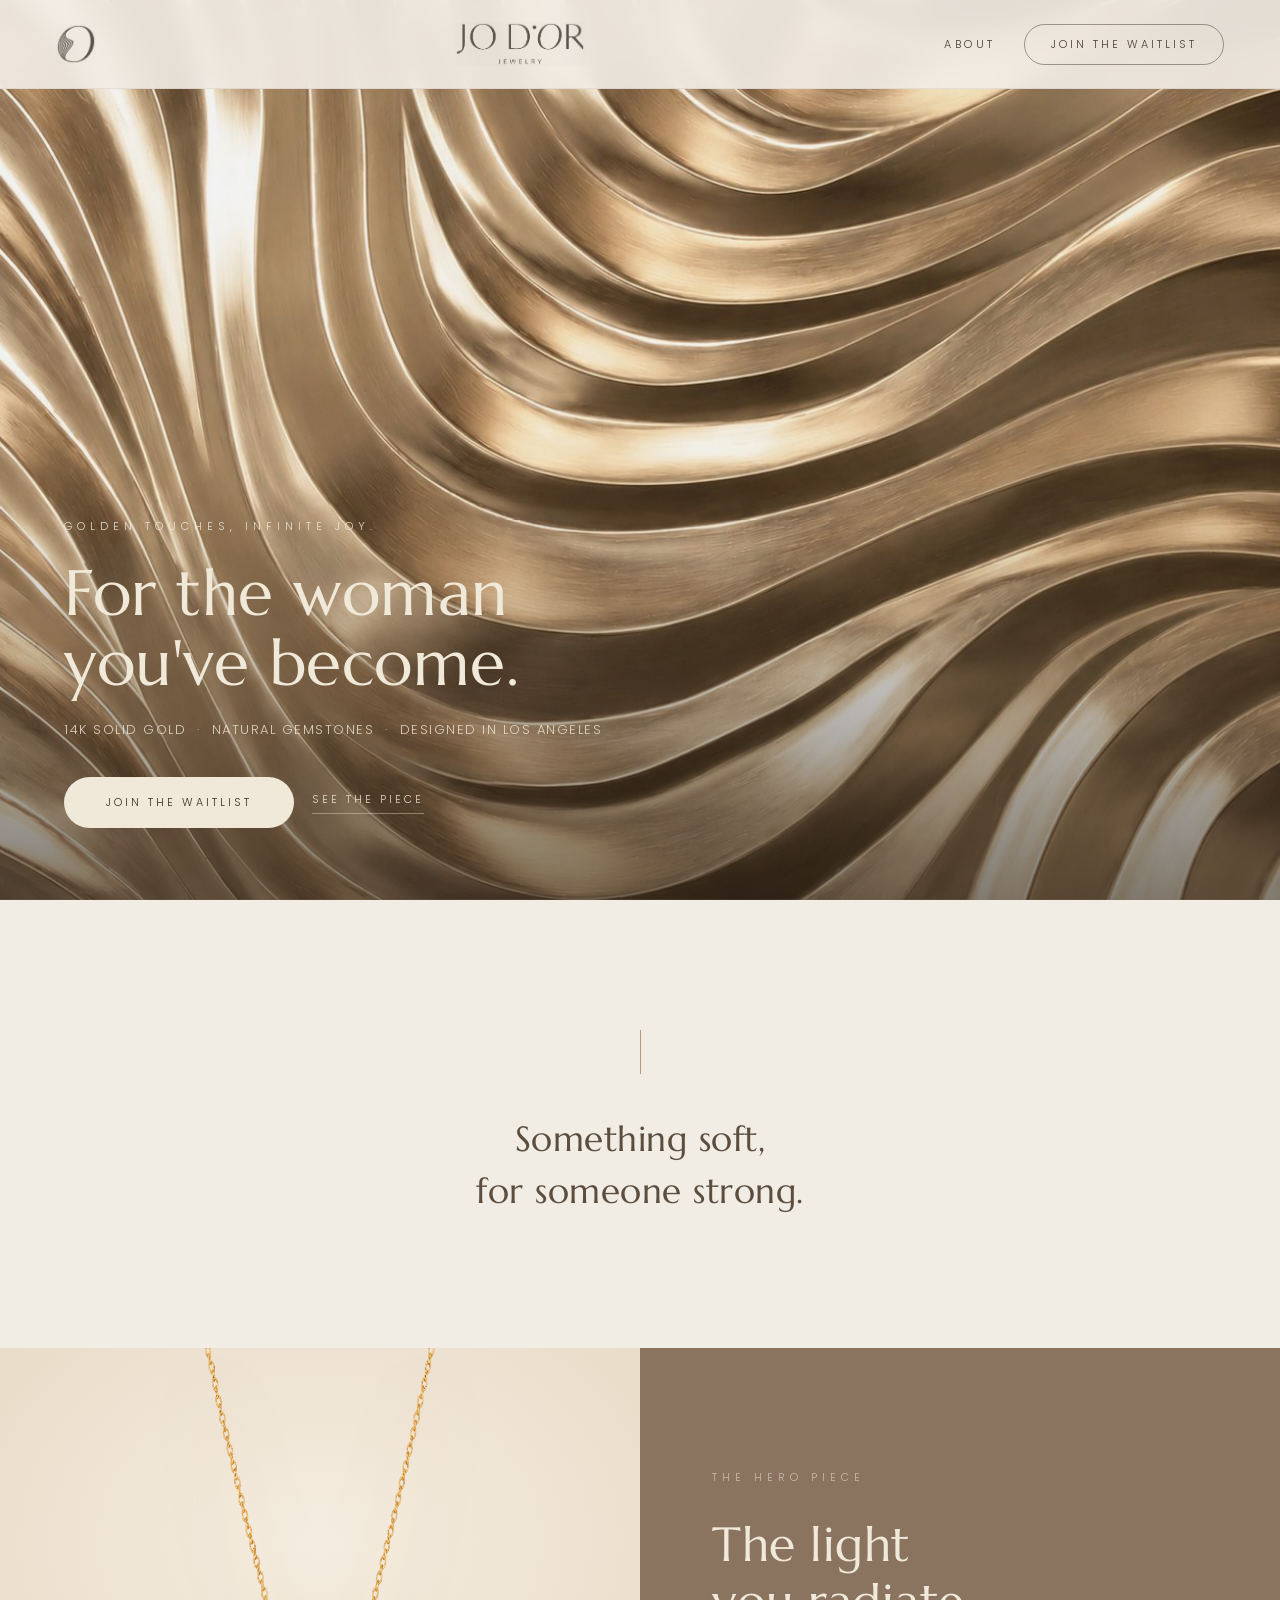
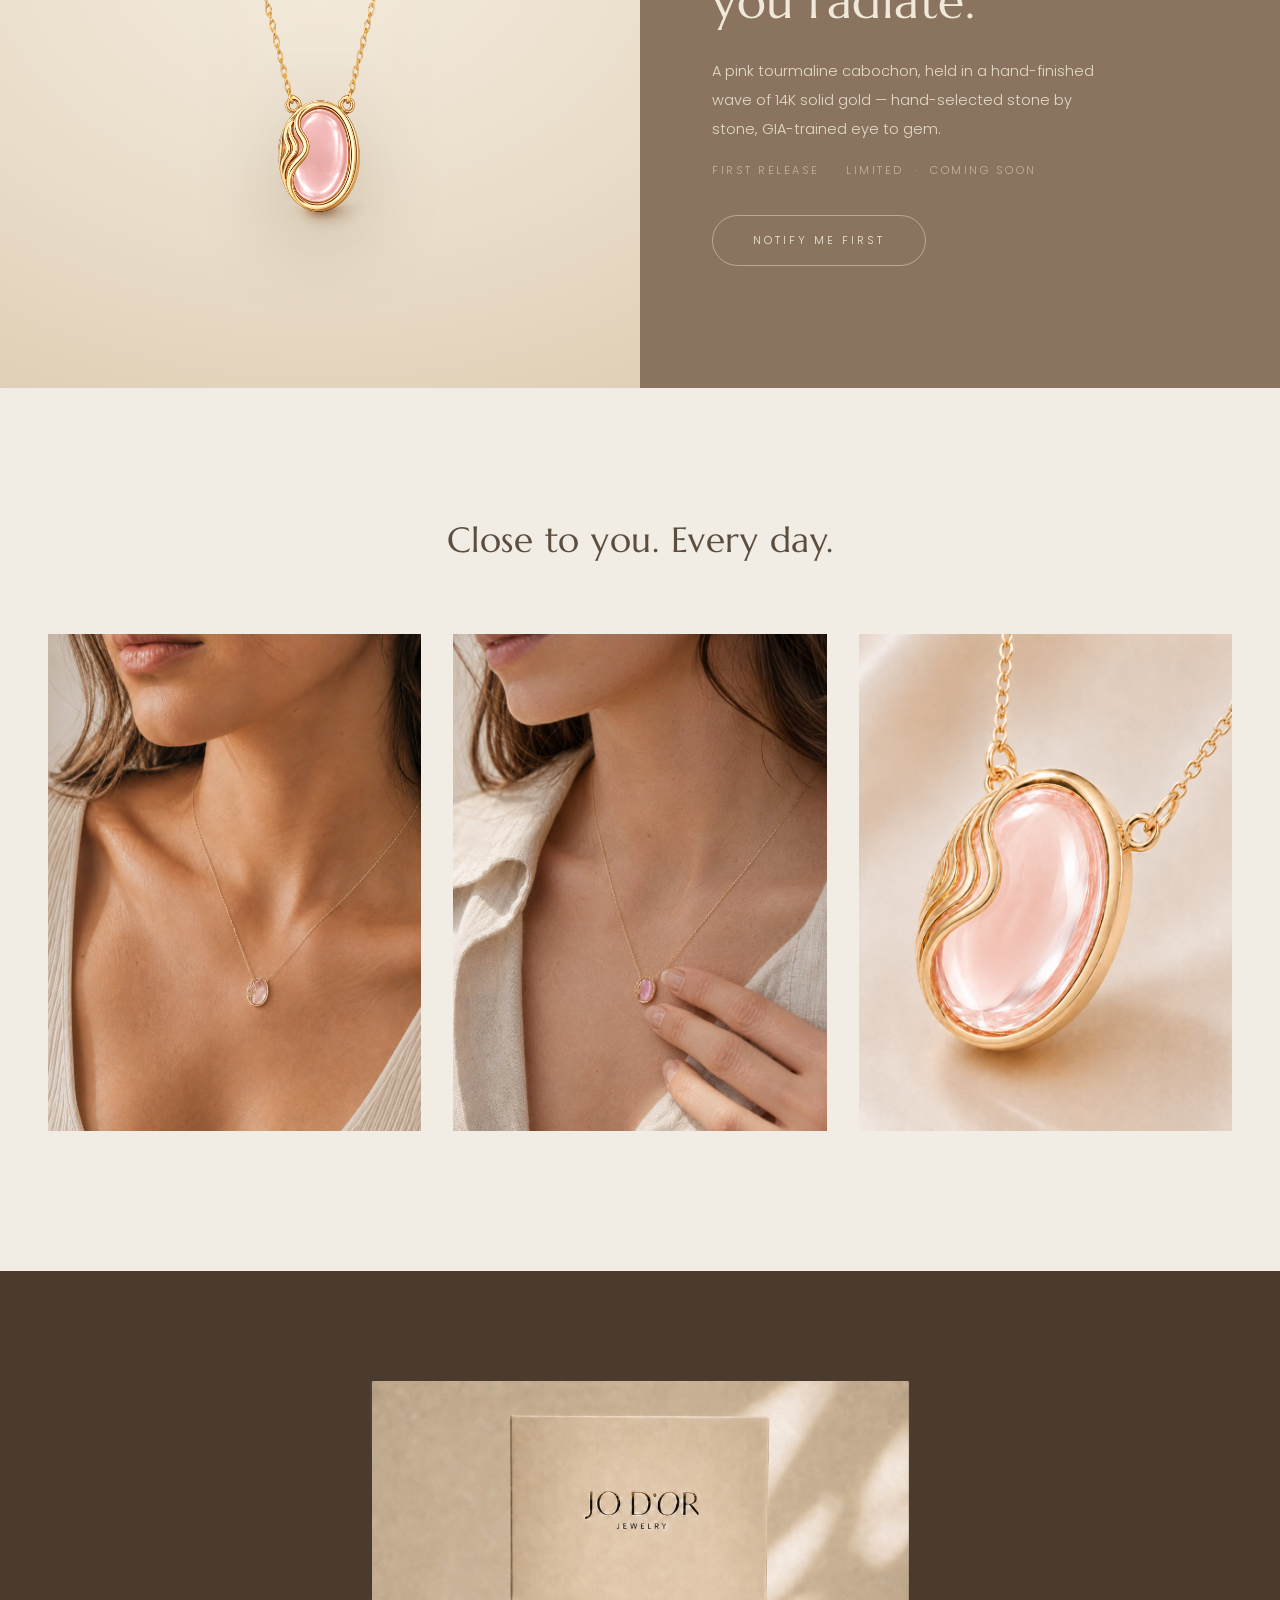
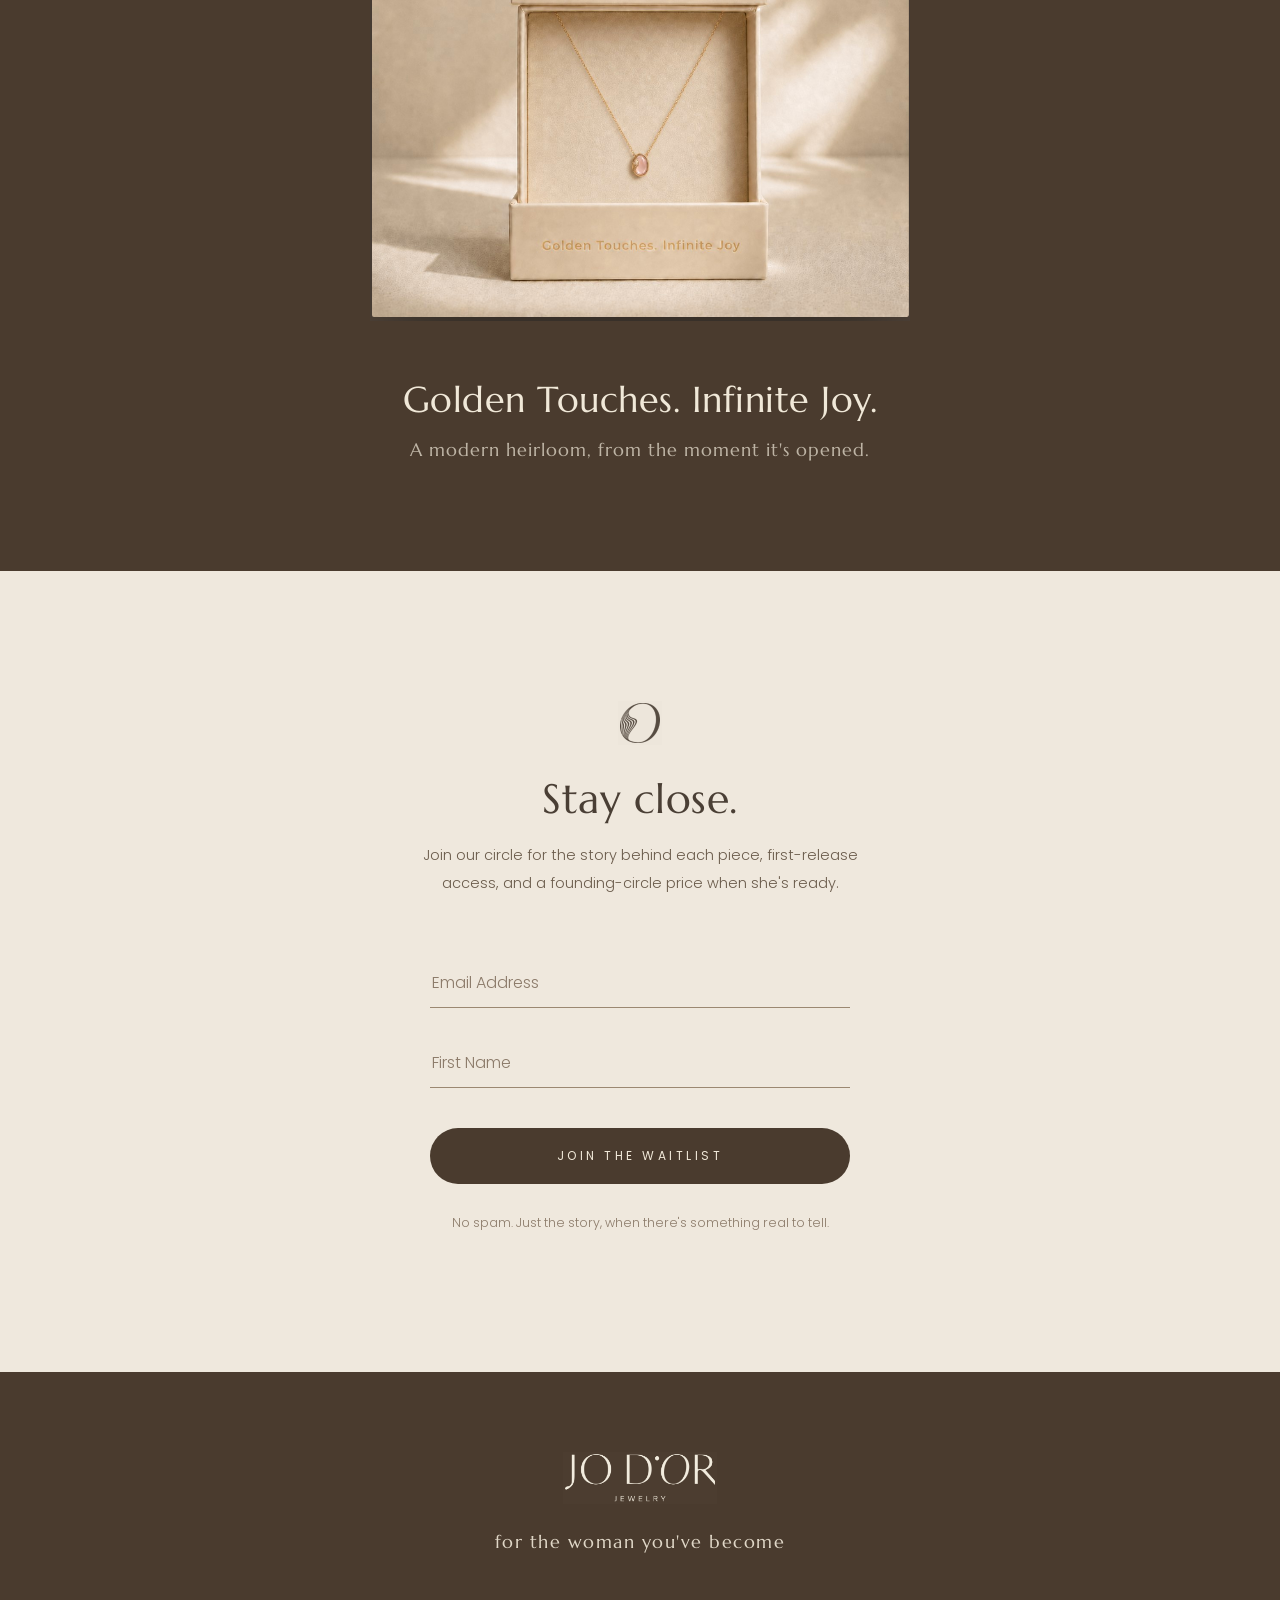
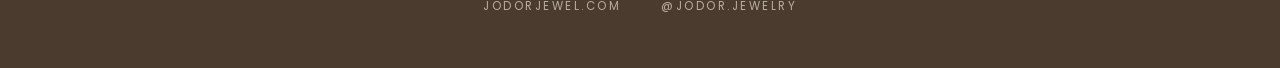
==== index.html @ 7b420ed8 "Swap featured-piece render to hero-necklace-v3-stretch (long chain version) Taller media pane on mob" ====
<!DOCTYPE html>
<html lang="en">
<head>
<meta charset="UTF-8">
<meta name="viewport" content="width=device-width, initial-scale=1.0">
<title>Jo D'or — For the woman you've become.</title>
<meta name="description" content="Jo D'or — Earth-to-Soul Fine Jewelry. Join the waitlist.">
<link rel="preconnect" href="https://fonts.googleapis.com">
<link rel="preconnect" href="https://fonts.gstatic.com" crossorigin>
<link href="https://fonts.googleapis.com/css2?family=Cormorant:ital,wght@0,300;0,400;1,300;1,400&family=Marcellus&family=Poppins:wght@300;400;500&display=swap" rel="stylesheet">
<link rel="stylesheet" href="style.css?v=20260719">
</head>
<body class="home">

<nav class="nav nav--home">
  <a href="#top" class="nav-mark"><img src="img/logo-icon.png" alt="Jo D'or"></a>
  <img class="nav-wordmark" src="img/logo-wordmark.png" alt="Jo D'or Jewelry">
  <div class="nav-links">
    <a href="about.html" class="nav-link">About</a>
    <a href="#signup" class="nav-pill">Join the Waitlist</a>
  </div>
</nav>

<!-- ============ HERO ============ -->
<header class="hero" id="top">
  <img class="hero-bg" src="img/gold-wave-texture.jpg" alt="Gold wave texture">
  <div class="hero-scrim"></div>
  <div class="hero-content">
    <p class="hero-eyebrow">GOLDEN TOUCHES, INFINITE JOY.</p>
    <h1 class="hero-title">For the woman<br>you've become.</h1>
    <p class="hero-meta">14K SOLID GOLD &nbsp;&middot;&nbsp; NATURAL GEMSTONES &nbsp;&middot;&nbsp; DESIGNED IN LOS ANGELES</p>
    <div class="hero-ctas">
      <a href="#signup" class="btn-hero">JOIN THE WAITLIST</a>
      <a href="#hero-piece" class="hero-link">SEE THE PIECE</a>
    </div>
  </div>
</header>

<!-- ============ QUOTE ============ -->
<section class="quote">
  <div class="quote-rule" data-reveal></div>
  <p class="quote-text" data-reveal data-reveal-delay="120">Something soft,<br>for someone strong.</p>
</section>

<!-- ============ HERO PIECE ============ -->
<section class="piece" id="hero-piece">
  <div class="piece-media">
    <img src="img/hero-necklace-v3-stretch.png" alt="The Jo D'or hero pendant">
  </div>
  <div class="piece-text">
    <p class="piece-eyebrow">THE HERO PIECE</p>
    <h2 class="piece-title">The light you radiate.</h2>
    <p class="piece-desc">A pink tourmaline cabochon, held in a hand-finished wave of 14K solid gold &mdash; hand-selected stone by stone, GIA-trained eye to gem.</p>
    <p class="piece-meta">FIRST RELEASE &nbsp;&middot;&nbsp; LIMITED &nbsp;&middot;&nbsp; COMING SOON</p>
    <a href="#signup" class="btn-piece">NOTIFY ME FIRST</a>
  </div>
</section>

<!-- ============ WORN GALLERY ============ -->
<section class="gallery">
  <h2 class="gallery-title" data-reveal>Close to you. Every day.</h2>
  <div class="gallery-grid">
    <div data-reveal><img src="img/worn-1.png" alt="The pendant worn close to the collarbone"></div>
    <div data-reveal data-reveal-delay="120"><img src="img/worn-3.png" alt="The pendant worn with linen"></div>
    <div data-reveal data-reveal-delay="240"><img src="img/pendant-macro.png" alt="Detail of the pink tourmaline cabochon"></div>
  </div>
</section>

<!-- ============ BOX ============ -->
<section class="box">
  <img class="box-img" data-reveal src="img/box-1.png" alt="The Jo D'or necklace in its branded box">
  <h2 class="box-title">Golden Touches. Infinite Joy.</h2>
  <p class="box-sub">A modern heirloom, from the moment it's opened.</p>
</section>

<!-- ============ SIGNUP ============ -->
<section class="signup" id="signup">
  <img class="signup-mark" data-reveal src="img/logo-icon.png" alt="">
  <h2 class="signup-title" data-reveal data-reveal-delay="150" data-reveal-duration="2.4s">Stay close.</h2>
  <p class="signup-sub">Join our circle for the story behind each piece, first-release access, and a founding-circle price when she's ready.</p>

  <!-- Mailchimp embedded form (submits inline via hidden iframe, shows the success message below) -->
  <iframe name="hidden_iframe" id="hidden_iframe" style="display:none;" title="hidden"></iframe>

  <form class="waitlist-form" id="waitlist-form"
    action="https://jodorjewel.us17.list-manage.com/subscribe/post?u=5acc83f4a916216ff8055f179&amp;id=279c95cee9&amp;f_id=00cbe9e0f0"
    method="post" target="hidden_iframe" novalidate>
    <input type="email" name="EMAIL" placeholder="Email Address" required>
    <input type="text" name="FNAME" placeholder="First Name">
    <div class="honeypot" aria-hidden="true">
      <input type="text" name="b_5acc83f4a916216ff8055f179_279c95cee9" tabindex="-1" value="">
    </div>
    <button type="submit" class="btn-submit">JOIN THE WAITLIST</button>
    <p class="form-note">No spam. Just the story, when there's something real to tell.</p>
  </form>
  <div class="success-msg">
    <p class="success-title">Thank you &mdash; you're in the circle.</p>
    <p class="success-sub">We'll write when there's something real to tell.</p>
  </div>
</section>

<!-- ============ FOOTER ============ -->
<footer class="footer">
  <img class="foot-wordmark" src="img/logo-wordmark.png" alt="Jo D'or Jewelry">
  <div class="foot-line">for the woman you've become</div>
  <div class="foot-links">
    <span>JODORJEWEL.COM</span>
    <a href="https://instagram.com/jodor.jewelry">@JODOR.JEWELRY</a>
  </div>
</footer>

<script src="site.js?v=20260719"></script>
</body>
</html>
---- style.css ----
/* ============================================================
   Jo D'or — shared stylesheet (index.html + about.html)
   Ported 1:1 from the approved 2026-07-18 Claude Design build.
   ============================================================ */

:root{
  /* Brand tokens (CLAUDE.md) — used by the About page */
  --earth:#4E4237;
  --leather:#8D7865;
  --sand:#DAD2C5;
  --stone:#EDEAE3;
  --ivory:#FAF8F4;
  --gold:#C9A86A;

  /* Homepage palette (from the approved design) */
  --linen:#F1ECE4;      /* homepage background */
  --walnut:#4A3F35;     /* homepage ink */
  --champagne:#F0E8D8;  /* light text on dark grounds */
  --espresso:#4A3B2E;   /* dark grounds: box, footer */
  --bark:#3B2F24;       /* deepest brown: button text/hover */
  --clay:#8A7460;       /* hero-piece panel */
  --quote-ink:#5C4E3F;
  --shell:#EFE8DD;      /* signup background */
  --shell-ink:#6B5C4C;
  --mushroom:#8C7B6A;   /* placeholders, small notes */
  --fawn:#9B8871;       /* input underline */
  --brass:#B49B72;      /* quote rule */
}

*{margin:0;padding:0;box-sizing:border-box;}
html{scroll-behavior:smooth;}
body{
  font-family:'Poppins', sans-serif;
  font-weight:300;
  overflow-x:hidden;
}
body.home{background:var(--linen);color:var(--walnut);}
body.about{background:var(--ivory);color:var(--earth);}
img{display:block;max-width:100%;}
a{color:inherit;text-decoration:none;}

a:focus-visible, button:focus-visible, input:focus-visible{
  outline:2px solid currentColor;
  outline-offset:3px;
}

/* ---------- Animations ---------- */
@keyframes fadeUp{from{opacity:0;transform:translateY(16px);}to{opacity:1;transform:translateY(0);}}
@keyframes heroFlow{
  0%{transform:scale(1.08) translate(0,0);}
  33%{transform:scale(1.14) translate(-2.4%,1.6%);}
  66%{transform:scale(1.11) translate(2%,-1.2%);}
  100%{transform:scale(1.08) translate(0,0);}
}
@keyframes sway{0%{transform:rotate(-1deg);}50%{transform:rotate(1deg);}100%{transform:rotate(-1deg);}}
@keyframes shimmerText{0%{background-position:130% 0;}55%{background-position:-30% 0;}100%{background-position:-30% 0;}}

/* ============================================================
   NAV
   ============================================================ */
.nav{
  position:fixed;top:0;left:0;right:0;z-index:100;
  display:flex;align-items:center;justify-content:space-between;
  padding:22px 56px;
}
.nav-mark{display:flex;align-items:center;gap:14px;text-decoration:none;}
.nav-links{display:flex;align-items:center;gap:28px;}
.nav-link{
  font-size:11px;letter-spacing:3.5px;text-transform:uppercase;
  text-decoration:none;transition:opacity 0.3s ease;
}
.nav-link:hover{opacity:0.6;}
.nav-pill{
  font-size:11px;letter-spacing:3px;text-transform:uppercase;
  text-decoration:none;padding:11px 26px;border-radius:999px;
  transition:all 0.35s ease;
}

/* Homepage nav — solid warm bar, dark ink */
.nav--home{
  background:rgba(241,236,228,0.92);
  backdrop-filter:blur(10px);
  border-bottom:1px solid rgba(74,63,53,0.08);
  color:var(--walnut);
}
.nav--home .nav-mark img{
  width:40px;height:40px;
  filter:brightness(0) invert(0.27) sepia(0.32) saturate(1.6) hue-rotate(350deg);
}
.nav--home .nav-wordmark{
  height:44px;width:auto;
  filter:brightness(0) invert(0.27) sepia(0.32) saturate(1.6) hue-rotate(350deg);
}
.nav--home .nav-pill{
  border:1px solid rgba(74,63,53,0.5);
  color:var(--walnut);
}
.nav--home .nav-pill:hover{background:var(--espresso);color:var(--champagne);border-color:var(--espresso);}

/* About nav — ivory bar, filled pill */
.nav--about{
  padding:20px 56px;
  background:rgba(250,248,244,0.94);
  backdrop-filter:blur(10px);
  border-bottom:1px solid var(--sand);
  color:var(--earth);
}
.nav--about .nav-mark img{width:38px;height:38px;}
.nav--about .nav-wordmark-link{text-decoration:none;text-align:center;}
.nav--about .nav-wordmark{height:42px;width:auto;}
.nav--about .nav-link{font-weight:500;letter-spacing:0.15em;color:var(--earth);}
.nav--about .nav-pill{
  font-weight:500;letter-spacing:0.15em;padding:12px 28px;
  background:var(--leather);color:var(--ivory);
  transition:background 0.35s ease;
}
.nav--about .nav-pill:hover{background:var(--earth);}

/* ============================================================
   HOMEPAGE
   ============================================================ */

/* ---------- Hero ---------- */
.hero{position:relative;height:100vh;min-height:640px;overflow:hidden;}
.hero-bg{
  position:absolute;inset:0;width:100%;height:100%;object-fit:cover;
  animation:heroFlow 28s ease-in-out infinite;will-change:transform;
}
.hero-scrim{
  position:absolute;inset:0;
  background:linear-gradient(to top, rgba(30,22,15,0.55) 0%, rgba(30,22,15,0.05) 45%);
}
.hero-content{position:absolute;left:64px;bottom:72px;max-width:560px;}
.hero-eyebrow{
  font-size:11px;letter-spacing:5px;color:rgba(240,232,216,0.9);
  margin-bottom:24px;animation:fadeUp 0.9s ease 0.1s both;
}
.hero-title{
  font-family:'Marcellus', serif;font-weight:400;
  font-size:clamp(40px, 5vw, 70px);line-height:1.08;letter-spacing:0.5px;
  color:var(--champagne);margin:0 0 20px;
  animation:fadeUp 1s ease 0.3s both;
}
.hero-meta{
  font-size:13px;font-weight:300;letter-spacing:1.5px;line-height:1.8;
  color:rgba(240,232,216,0.85);margin:0 0 36px;
  animation:fadeUp 1s ease 0.55s both;
}
.hero-ctas{display:flex;align-items:center;gap:18px;flex-wrap:wrap;animation:fadeUp 1s ease 0.75s both;}
.btn-hero{
  display:inline-block;font-size:11px;letter-spacing:3px;
  color:var(--bark);background:var(--champagne);text-decoration:none;
  padding:17px 42px;border-radius:999px;transition:background 0.4s ease;
}
.btn-hero:hover{background:#FFFDF8;}
.hero-link{
  font-size:11px;letter-spacing:3px;color:rgba(240,232,216,0.9);
  text-decoration:none;border-bottom:1px solid rgba(240,232,216,0.4);
  padding-bottom:5px;transition:border-color 0.3s ease;
}
.hero-link:hover{border-color:rgba(240,232,216,0.9);}

/* ---------- Quote ---------- */
.quote{padding:130px 48px;text-align:center;background:var(--linen);}
.quote-rule{width:1px;height:44px;background:var(--brass);margin:0 auto 40px;}
.quote-text{
  font-family:'Marcellus', serif;font-size:clamp(28px, 2.7vw, 38px);font-weight:400;
  line-height:1.5;letter-spacing:0.5px;color:var(--quote-ink);
  max-width:760px;margin:0 auto;text-wrap:balance;
}

/* ---------- Hero piece ---------- */
.piece{display:grid;grid-template-columns:1fr 1fr;min-height:640px;}
.piece-media{
  position:relative;overflow:hidden;
  background:radial-gradient(ellipse 120% 90% at 50% 30%, #F5EDE0 0%, #E9DCC8 55%, #DCCBB0 100%);
  display:flex;align-items:flex-start;justify-content:center;
}
.piece-media img{
  position:absolute;top:0;left:0;right:0;margin:0 auto;
  height:86%;max-width:92%;object-fit:contain;
  animation:sway 7s ease-in-out infinite;transform-origin:50% -60%;will-change:transform;
  filter:saturate(0.74) hue-rotate(-4deg) brightness(1.03) drop-shadow(0 30px 40px rgba(90,68,40,0.22));
}
.piece-text{
  background:var(--clay);display:flex;flex-direction:column;justify-content:center;
  padding:80px 96px 80px 72px;
}
.piece-eyebrow{font-size:11px;letter-spacing:5px;color:rgba(240,232,216,0.6);margin-bottom:30px;}
.piece-title{
  font-family:'Marcellus', serif;font-weight:400;
  font-size:clamp(34px, 3.75vw, 54px);line-height:1.18;letter-spacing:0.5px;
  color:var(--champagne);margin:0 0 28px;max-width:380px;text-wrap:balance;
}
.piece-desc{
  font-size:14.5px;font-weight:300;line-height:2;
  color:rgba(240,232,216,0.88);margin:0 0 18px;max-width:400px;
}
.piece-meta{font-size:11px;letter-spacing:2.5px;color:rgba(240,232,216,0.55);margin:0 0 36px;}
.btn-piece{
  display:inline-block;align-self:flex-start;
  font-size:11px;letter-spacing:3px;color:var(--champagne);text-decoration:none;
  padding:16px 40px;border:1px solid rgba(240,232,216,0.45);border-radius:999px;
  transition:all 0.4s ease;
}
.btn-piece:hover{background:var(--champagne);color:#6B573F;}

/* ---------- Worn gallery ---------- */
.gallery{padding:130px 48px 140px;background:var(--linen);}
.gallery-title{
  font-family:'Marcellus', serif;font-weight:400;
  font-size:clamp(28px, 2.7vw, 38px);letter-spacing:0.5px;text-align:center;
  color:var(--quote-ink);margin:0 0 72px;
}
.gallery-grid{
  display:grid;grid-template-columns:repeat(3,1fr);gap:32px;
  max-width:1240px;margin:0 auto;
}
.gallery-grid > div{overflow:hidden;}
.gallery-grid img{
  width:100%;aspect-ratio:3/4;object-fit:cover;
  transition:transform 1.2s cubic-bezier(0.22,1,0.36,1);
}
.gallery-grid > div:hover img{transform:scale(1.045);}

/* ---------- Box ---------- */
.box{background:var(--espresso);padding:110px 48px;text-align:center;}
.box-img{width:100%;max-width:540px;margin:0 auto 56px;}
.box-title{
  font-family:'Marcellus', serif;font-weight:400;
  font-size:clamp(30px, 2.8vw, 40px);letter-spacing:0.5px;
  color:var(--champagne);margin:0 0 16px;
}
.box-sub{font-family:'Marcellus', serif;font-size:18px;letter-spacing:1px;color:rgba(240,232,216,0.7);}

/* ---------- Signup ---------- */
.signup{padding:130px 48px 140px;background:var(--shell);text-align:center;}
.signup-mark{width:44px;margin:0 auto 28px;}
.signup-title{
  font-family:'Marcellus', serif;font-weight:400;
  font-size:clamp(32px, 3.2vw, 46px);letter-spacing:0.5px;
  color:var(--walnut);margin:0 0 18px;
}
.signup-sub{
  font-size:14.5px;font-weight:300;line-height:1.9;color:var(--shell-ink);
  max-width:440px;margin:0 auto 60px;
}
.waitlist-form{
  max-width:420px;margin:0 auto;display:flex;flex-direction:column;gap:30px;text-align:left;
}
.waitlist-form input[type="email"],
.waitlist-form input[type="text"]{
  width:100%;background:transparent;border:none;border-bottom:1.5px solid var(--fawn);
  padding:12px 2px;font-family:'Poppins', sans-serif;font-size:16px;font-weight:300;
  color:var(--bark);outline:none;border-radius:0;
}
.waitlist-form input::placeholder{color:var(--mushroom);opacity:1;}
.waitlist-form input:focus-visible{outline:none;border-bottom-color:var(--bark);}
.honeypot{position:absolute;left:-5000px;}
.btn-submit{
  margin-top:10px;font-family:'Poppins', sans-serif;font-size:12px;letter-spacing:3.5px;
  text-transform:uppercase;color:var(--champagne);background:var(--espresso);
  border:none;border-radius:999px;padding:19px 0;cursor:pointer;width:100%;
  transition:background 0.35s ease;
}
.btn-submit:hover{background:var(--bark);}
.form-note{font-size:12.5px;font-weight:300;color:var(--mushroom);text-align:center;}
.success-msg{display:none;max-width:420px;margin:0 auto;padding:48px 0;}
.success-title{font-family:'Marcellus', serif;font-size:26px;color:var(--walnut);margin:0 0 10px;}
.success-sub{font-size:14px;font-weight:300;color:var(--shell-ink);margin:0;}

/* ============================================================
   FOOTER (shared)
   ============================================================ */
.footer{background:var(--espresso);padding:80px 48px 56px;text-align:center;}
.foot-wordmark{
  height:52px;width:auto;margin:0 auto 26px;
  filter:brightness(0) invert(0.93) sepia(0.25) saturate(0.9);
}
.foot-line{
  font-family:'Marcellus', serif;font-size:18px;letter-spacing:1.5px;margin-bottom:48px;
  color:transparent;
  background-image:linear-gradient(100deg, rgba(240,232,216,0.9) 42%, #FFF7E2 50%, rgba(240,232,216,0.9) 58%);
  background-size:220% 100%;
  -webkit-background-clip:text;background-clip:text;
  animation:shimmerText 7s ease-in-out infinite;
}
.foot-links{
  display:flex;justify-content:center;align-items:baseline;gap:40px;
  font-size:11.5px;font-weight:400;letter-spacing:2.5px;line-height:1;
}
.foot-links span{color:rgba(240,232,216,0.65);}
.foot-links a{color:rgba(240,232,216,0.65);text-decoration:none;transition:color 0.3s ease;}
.foot-links a:hover{color:var(--champagne);}

/* ============================================================
   ABOUT PAGE
   ============================================================ */
.about-serif{font-family:'Ivy Mode', 'Cormorant', serif;font-weight:300;}
.about-eyebrow{
  font-family:'Poppins', sans-serif;font-weight:500;font-size:11px;
  letter-spacing:0.15em;text-transform:uppercase;color:var(--leather);
}

/* 1 · Belief opening */
.belief{padding:230px 48px 170px;text-align:center;background:var(--ivory);}
.belief .about-eyebrow{margin-bottom:40px;animation:fadeUp 0.9s ease 0.1s both;}
.belief-title{
  font-family:'Ivy Mode', 'Cormorant', serif;font-weight:300;font-style:italic;
  font-size:clamp(32px, 3.6vw, 52px);line-height:1.4;color:var(--earth);
  max-width:880px;margin:0 auto;text-wrap:balance;
  animation:fadeUp 1.1s ease 0.3s both;
}

/* 2 · Founder story */
.story{background:var(--stone);padding:140px 48px;}
.story-inner{max-width:580px;margin:0 auto;}
.story-head{text-align:center;margin-bottom:64px;}
.story-head img{width:30px;margin:0 auto 30px;}
.story-lede{
  font-family:'Ivy Mode', 'Cormorant', serif;font-weight:300;font-style:italic;
  font-size:clamp(24px, 2.2vw, 31px);line-height:1.6;color:var(--earth);
  text-align:center;margin:0 0 64px;text-wrap:balance;
}
.story-body{font-size:15px;font-weight:300;line-height:2.2;color:var(--earth);}
.story-body p{margin:0 0 30px;}
.story-body p:last-child{margin-bottom:0;}
.story-sig{
  margin-top:90px;display:flex;align-items:center;justify-content:center;gap:44px;flex-wrap:wrap;
}
.story-sig-photo{
  width:132px;height:172px;object-fit:cover;object-position:50% 20%;
  clip-path:ellipse(50% 50% at 50% 50%);flex:none;
}
.story-sig-rule{width:1px;height:96px;background:var(--sand);flex:none;}
.story-sig-quote{
  font-family:'Ivy Mode', 'Cormorant', serif;font-weight:300;font-style:italic;
  font-size:25px;line-height:1.45;color:var(--earth);
}
.story-sig-name{
  font-family:'Poppins', sans-serif;font-weight:500;font-size:10.5px;
  letter-spacing:0.15em;color:var(--leather);margin-top:14px;
}

/* 3 · Philosophy */
.philosophy{padding:140px 48px;background:var(--ivory);}
.philosophy-inner{max-width:880px;margin:0 auto;}
.philosophy .about-eyebrow{text-align:center;margin-bottom:36px;}
.philosophy-title{
  font-family:'Ivy Mode', 'Cormorant', serif;font-weight:300;
  font-size:clamp(30px, 2.9vw, 42px);line-height:1.35;color:var(--earth);
  text-align:center;max-width:640px;margin:0 auto 110px;text-wrap:balance;
}
.philosophy-title em{font-weight:300;}
.pillars{display:grid;grid-template-columns:1fr 1fr 1fr;gap:64px;text-align:left;}
.pillar{border-top:1px solid var(--sand);padding-top:32px;}
.pillar-label{
  font-family:'Poppins', sans-serif;font-weight:500;font-size:10.5px;
  letter-spacing:0.15em;color:var(--leather);margin-bottom:22px;
}
.pillar-title{
  font-family:'Ivy Mode', 'Cormorant', serif;font-weight:300;
  font-size:24px;line-height:1.45;color:var(--earth);margin:0 0 16px;
}
.pillar-desc{font-size:13.5px;font-weight:300;line-height:1.9;color:#7A6B5C;margin:0;}
.credentials{
  margin-top:100px;border-top:1px solid var(--sand);padding-top:40px;text-align:center;
  font-family:'Poppins', sans-serif;font-weight:500;font-size:11px;
  letter-spacing:0.15em;color:var(--leather);
}

/* 4 · Collections */
.collections{background:var(--leather);padding:150px 48px;text-align:center;}
.collections .about-eyebrow{color:rgba(250,248,244,0.75);margin-bottom:30px;}
.collections-title{
  font-family:'Ivy Mode', 'Cormorant', serif;font-weight:300;
  font-size:clamp(32px, 3.2vw, 46px);letter-spacing:0.5px;color:var(--ivory);margin:0 0 90px;
}
.chapters{display:flex;flex-direction:column;gap:44px;max-width:640px;margin:0 auto;}
.chapter-name{
  font-family:'Ivy Mode', 'Cormorant', serif;font-style:italic;font-weight:300;
  font-size:30px;color:var(--ivory);margin-bottom:10px;
}
.chapter-desc{font-size:14px;font-weight:300;letter-spacing:0.5px;color:rgba(250,248,244,0.85);}
.collections-close{
  font-family:'Ivy Mode', 'Cormorant', serif;font-style:italic;font-weight:300;
  font-size:22px;color:rgba(250,248,244,0.95);margin:100px 0 0;
}

/* 5 · Stay close */
.stayclose{padding:140px 48px 150px;background:var(--stone);text-align:center;}
.stayclose-mark{width:42px;margin:0 auto 34px;}
.stayclose-title{
  font-family:'Ivy Mode', 'Cormorant', serif;font-weight:300;
  font-size:clamp(32px, 3.3vw, 48px);letter-spacing:0.5px;color:var(--earth);margin:0 0 22px;
}
.stayclose-sub{
  font-size:14.5px;font-weight:300;line-height:2;color:var(--earth);
  max-width:440px;margin:0 auto 52px;
}
.btn-stayclose{
  display:inline-block;font-family:'Poppins', sans-serif;font-weight:500;font-size:11px;
  letter-spacing:0.15em;text-transform:uppercase;color:var(--ivory);background:var(--leather);
  text-decoration:none;border-radius:999px;padding:19px 60px;transition:background 0.35s ease;
}
.btn-stayclose:hover{background:var(--earth);}

/* ============================================================
   RESPONSIVE
   ============================================================ */
@media (max-width: 900px){
  .piece{grid-template-columns:1fr;}
  .piece-media{min-height:120vw;max-height:560px;}
  .piece-text{padding:72px 32px;}
  .pillars{grid-template-columns:1fr;gap:48px;}
}
@media (max-width: 700px){
  .nav{padding:16px 20px;}
  .nav--about{padding:14px 20px;}
  .nav--home .nav-wordmark, .nav--about .nav-wordmark-link{display:none;}
  .nav-links{gap:16px;}
  .nav-pill{padding:10px 18px;}
  .hero-content{left:24px;right:24px;bottom:56px;}
  .quote, .gallery, .box, .signup, .philosophy, .story, .collections, .stayclose{
    padding-left:24px;padding-right:24px;
  }
  .quote{padding-top:90px;padding-bottom:90px;}
  .gallery{padding-top:90px;padding-bottom:100px;}
  .gallery-title{margin-bottom:48px;}
  .gallery-grid{grid-template-columns:1fr;gap:20px;}
  .box{padding-top:80px;padding-bottom:80px;}
  .signup{padding-top:90px;padding-bottom:100px;}
  .belief{padding:170px 24px 110px;}
  .story{padding-top:100px;padding-bottom:100px;}
  .philosophy{padding-top:100px;padding-bottom:100px;}
  .philosophy-title{margin-bottom:64px;}
  .collections{padding-top:110px;padding-bottom:110px;}
  .stayclose{padding-top:100px;padding-bottom:110px;}
  .story-sig{gap:24px;}
  .story-sig-rule{display:none;}
  .story-sig-quote{text-align:center;}
  .story-sig > div:last-child{text-align:center;}
  .footer{padding:64px 24px 48px;}
  .foot-links{gap:20px;flex-wrap:wrap;}
}

/* ---------- Reduced motion ---------- */
@media (prefers-reduced-motion: reduce){
  html{scroll-behavior:auto;}
  *{animation:none !important;transition:none !important;}
}
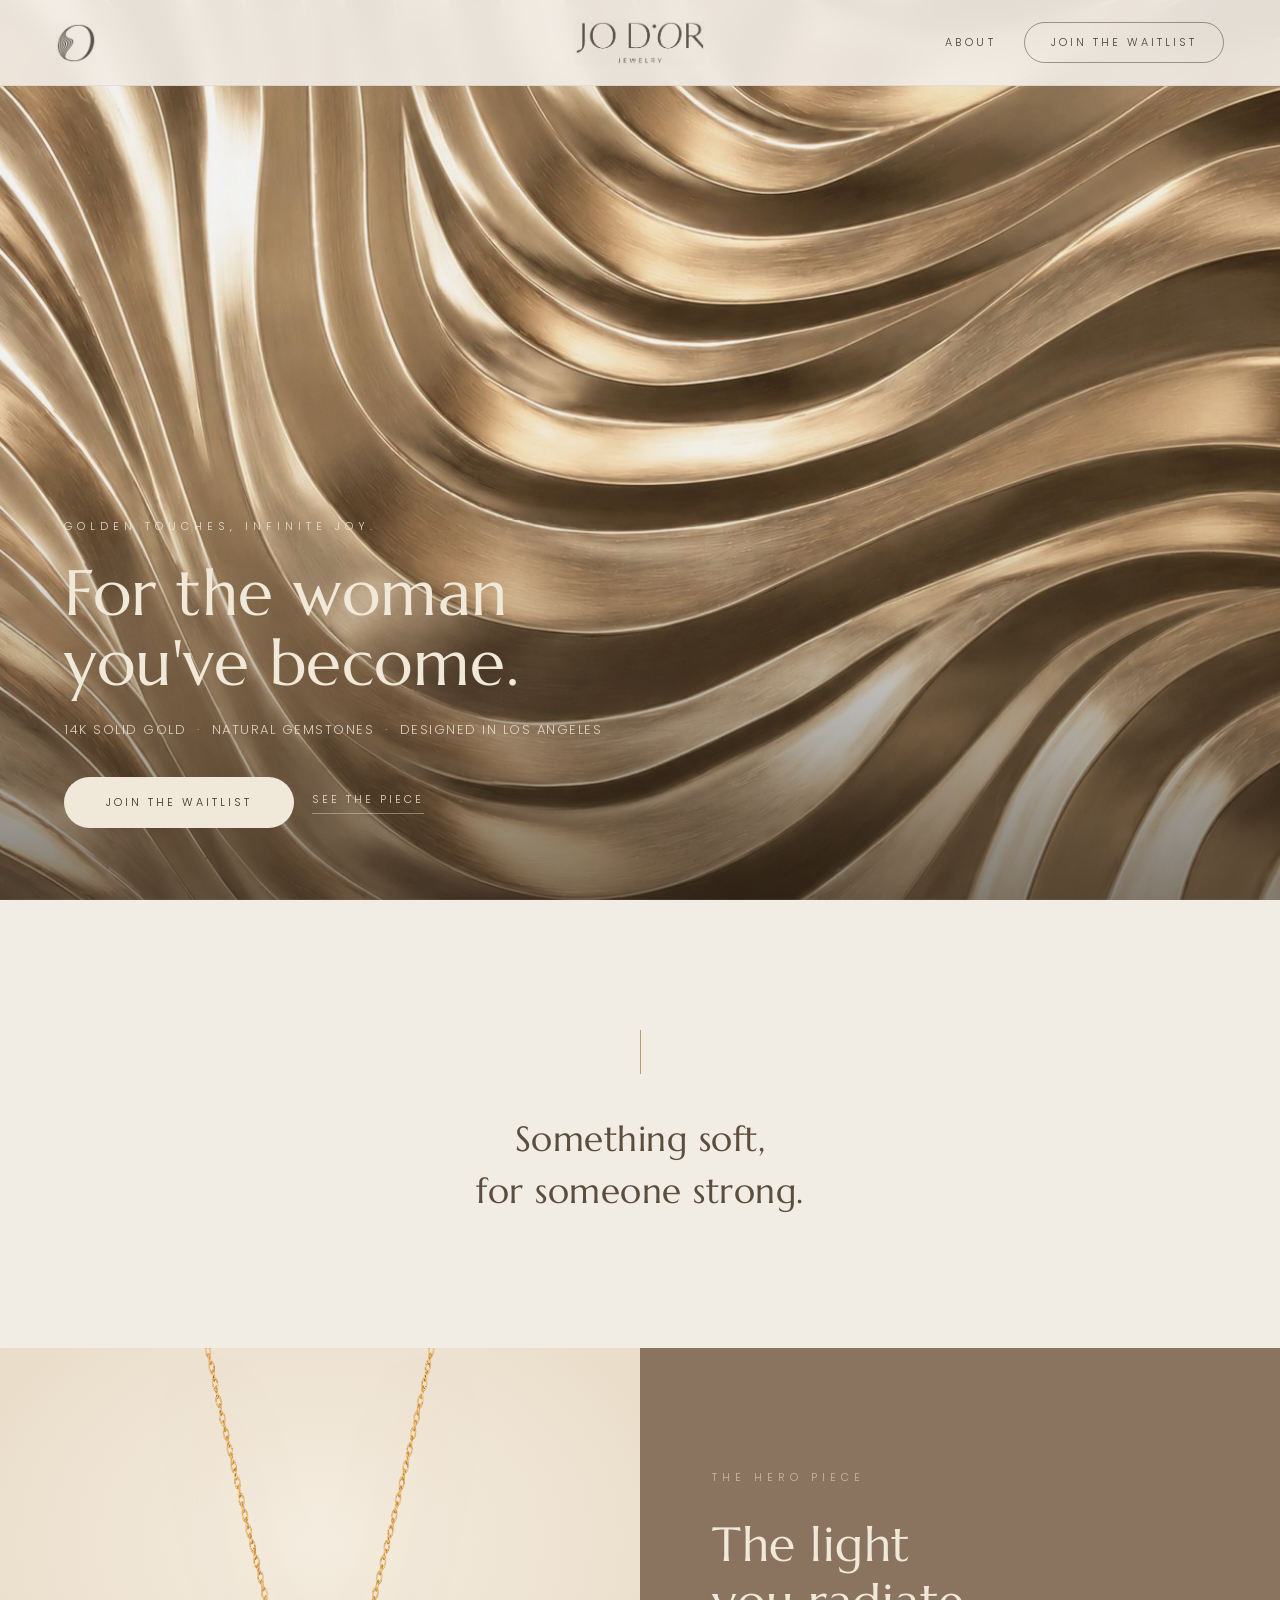
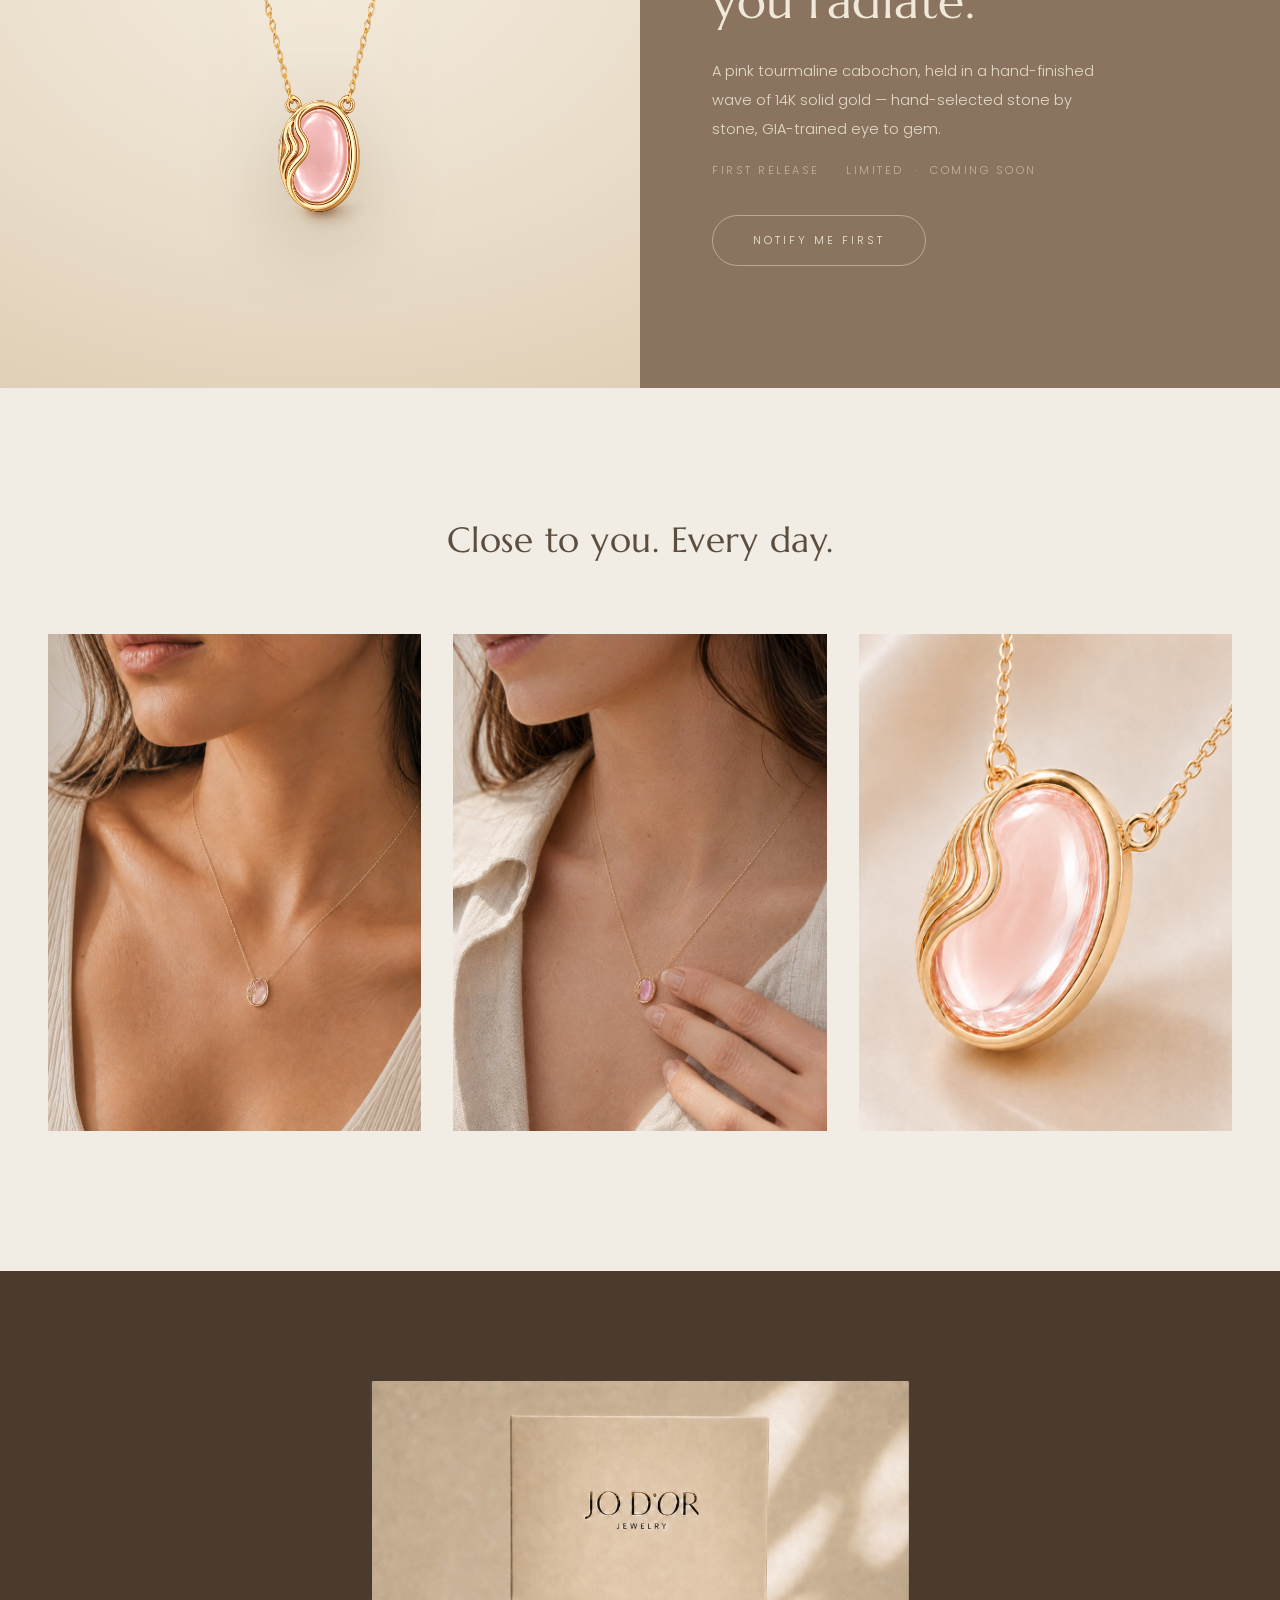
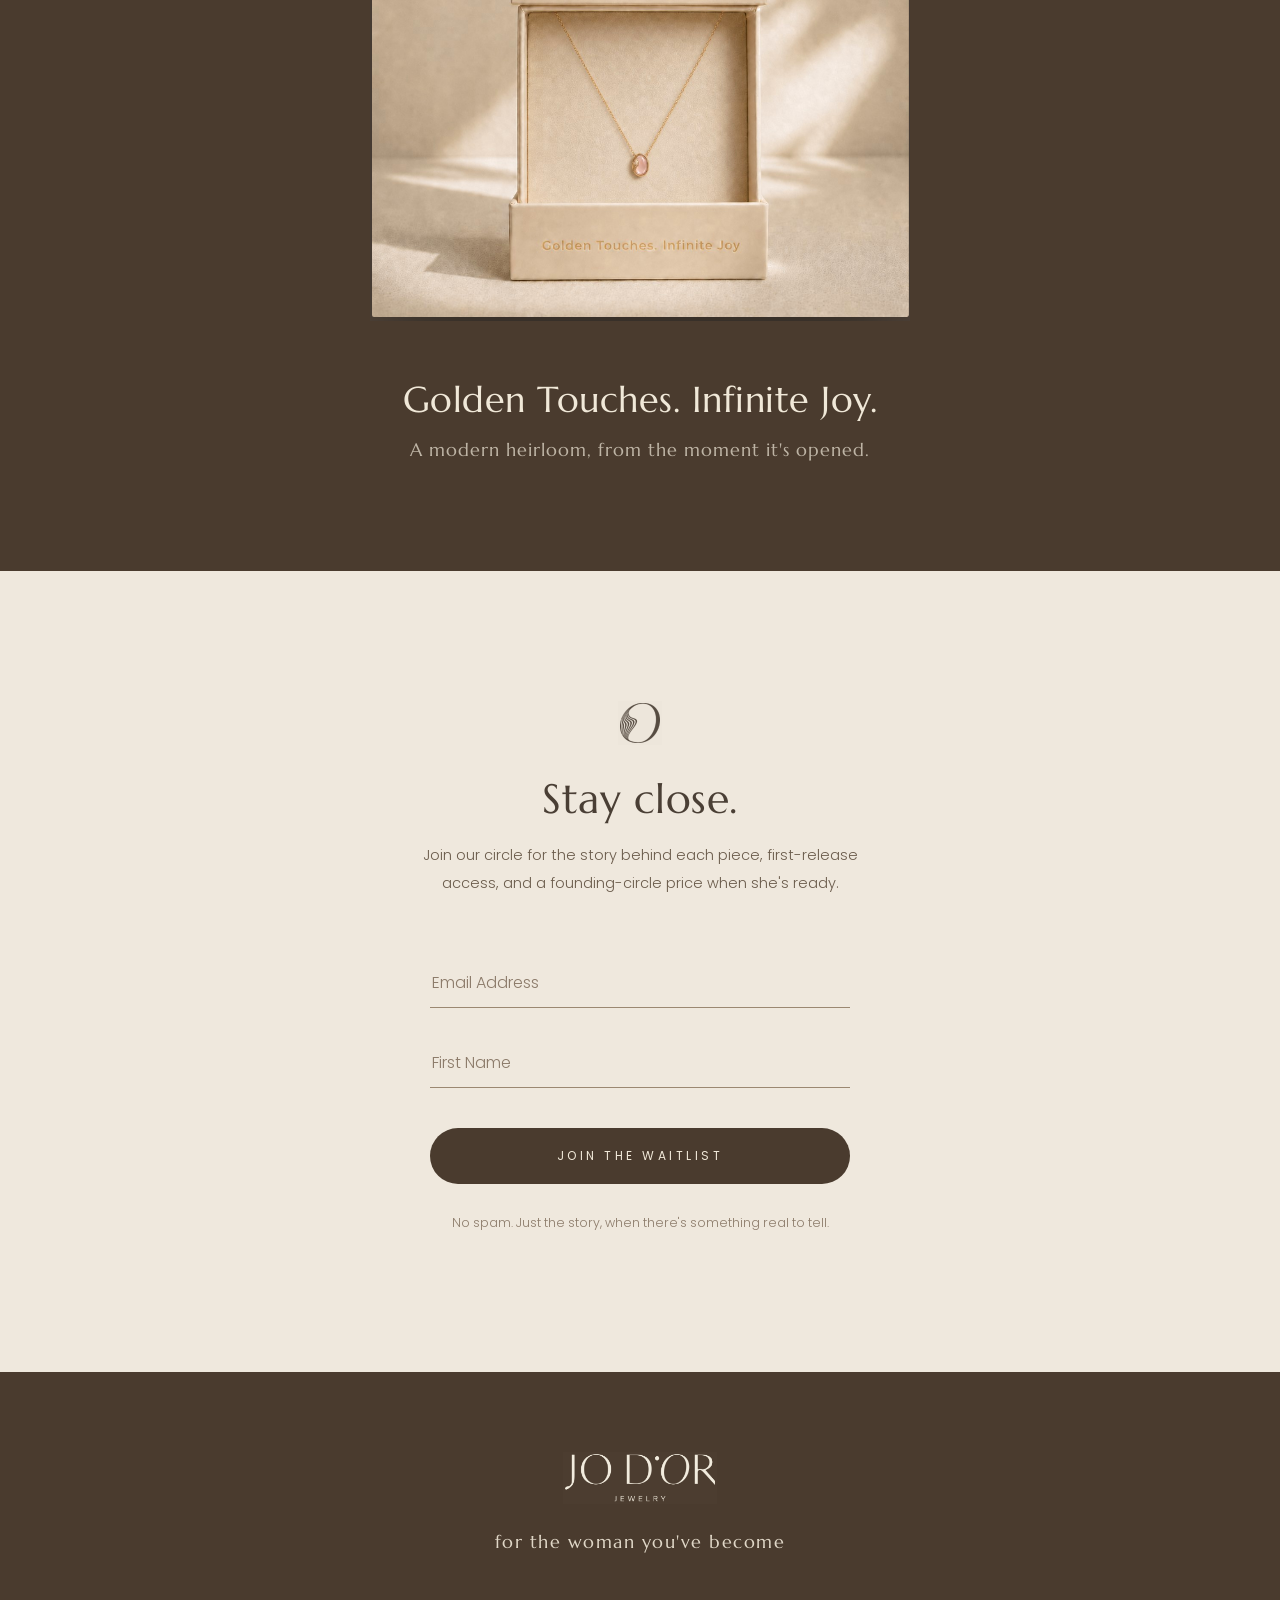
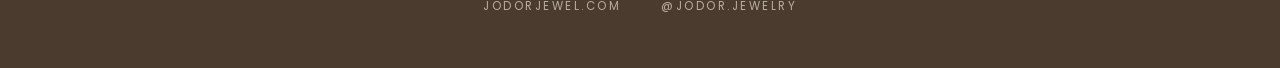
==== commit 62fcda9e: "Bump asset version stamp for updated stylesheet Co-Authored-By: Claude Fable 5 <noreply@anthropic.co" ====
--- a/index.html
+++ b/index.html
@@ -8,7 +8,7 @@
 <link rel="preconnect" href="https://fonts.googleapis.com">
 <link rel="preconnect" href="https://fonts.gstatic.com" crossorigin>
 <link href="https://fonts.googleapis.com/css2?family=Cormorant:ital,wght@0,300;0,400;1,300;1,400&family=Marcellus&family=Poppins:wght@300;400;500&display=swap" rel="stylesheet">
-<link rel="stylesheet" href="style.css?v=20260719">
+<link rel="stylesheet" href="style.css?v=20260719b">
 </head>
 <body class="home">
 
@@ -109,6 +109,6 @@
   </div>
 </footer>
 
-<script src="site.js?v=20260719"></script>
+<script src="site.js?v=20260719b"></script>
 </body>
 </html>
--- a/style.css
+++ b/style.css
@@ -64,6 +64,12 @@
   padding:22px 56px;
 }
 .nav-mark{display:flex;align-items:center;gap:14px;text-decoration:none;}
+/* Center the wordmark lockup on the page axis (as a middle flex item it
+   skews left because the right link group outweighs the left icon) */
+.nav--home > .nav-wordmark,
+.nav--about .nav-wordmark-link{
+  position:absolute;left:50%;top:50%;transform:translate(-50%,-50%);
+}
 .nav-links{display:flex;align-items:center;gap:28px;}
 .nav-link{
   font-size:11px;letter-spacing:3.5px;text-transform:uppercase;
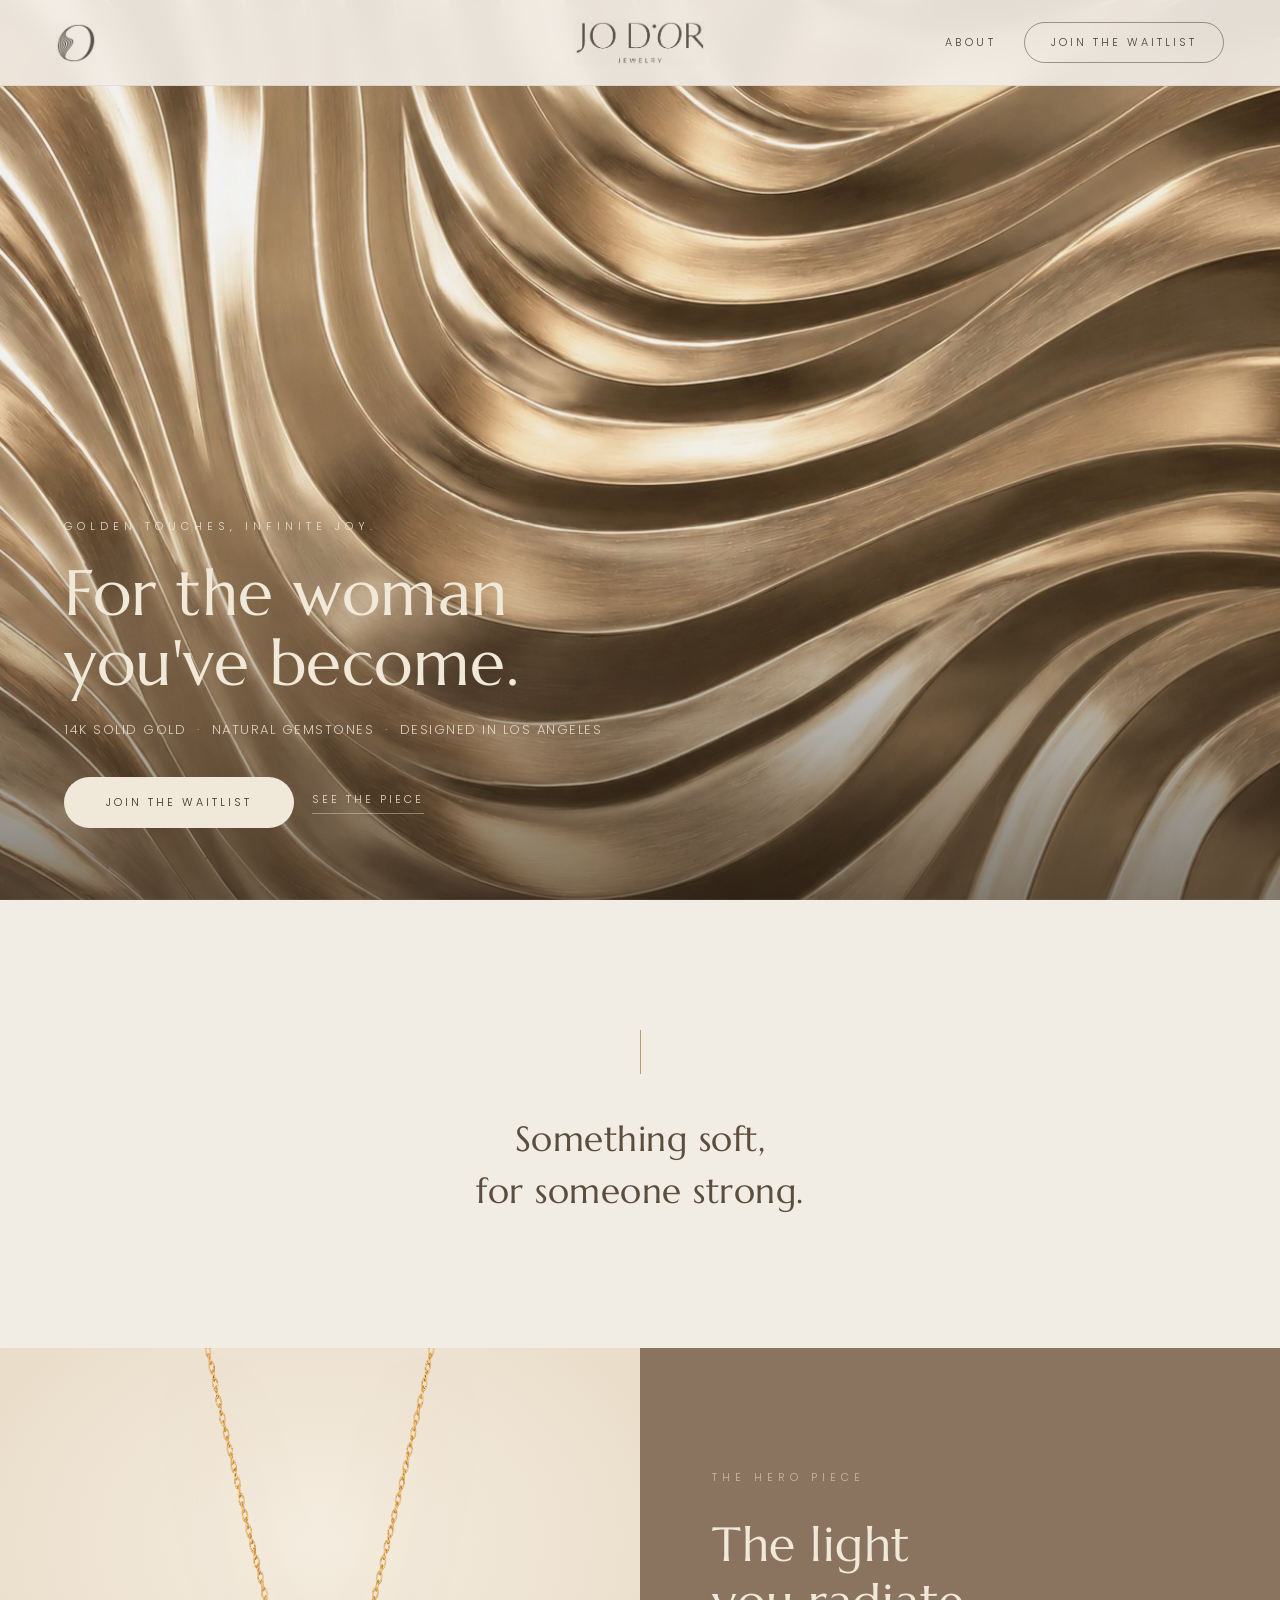
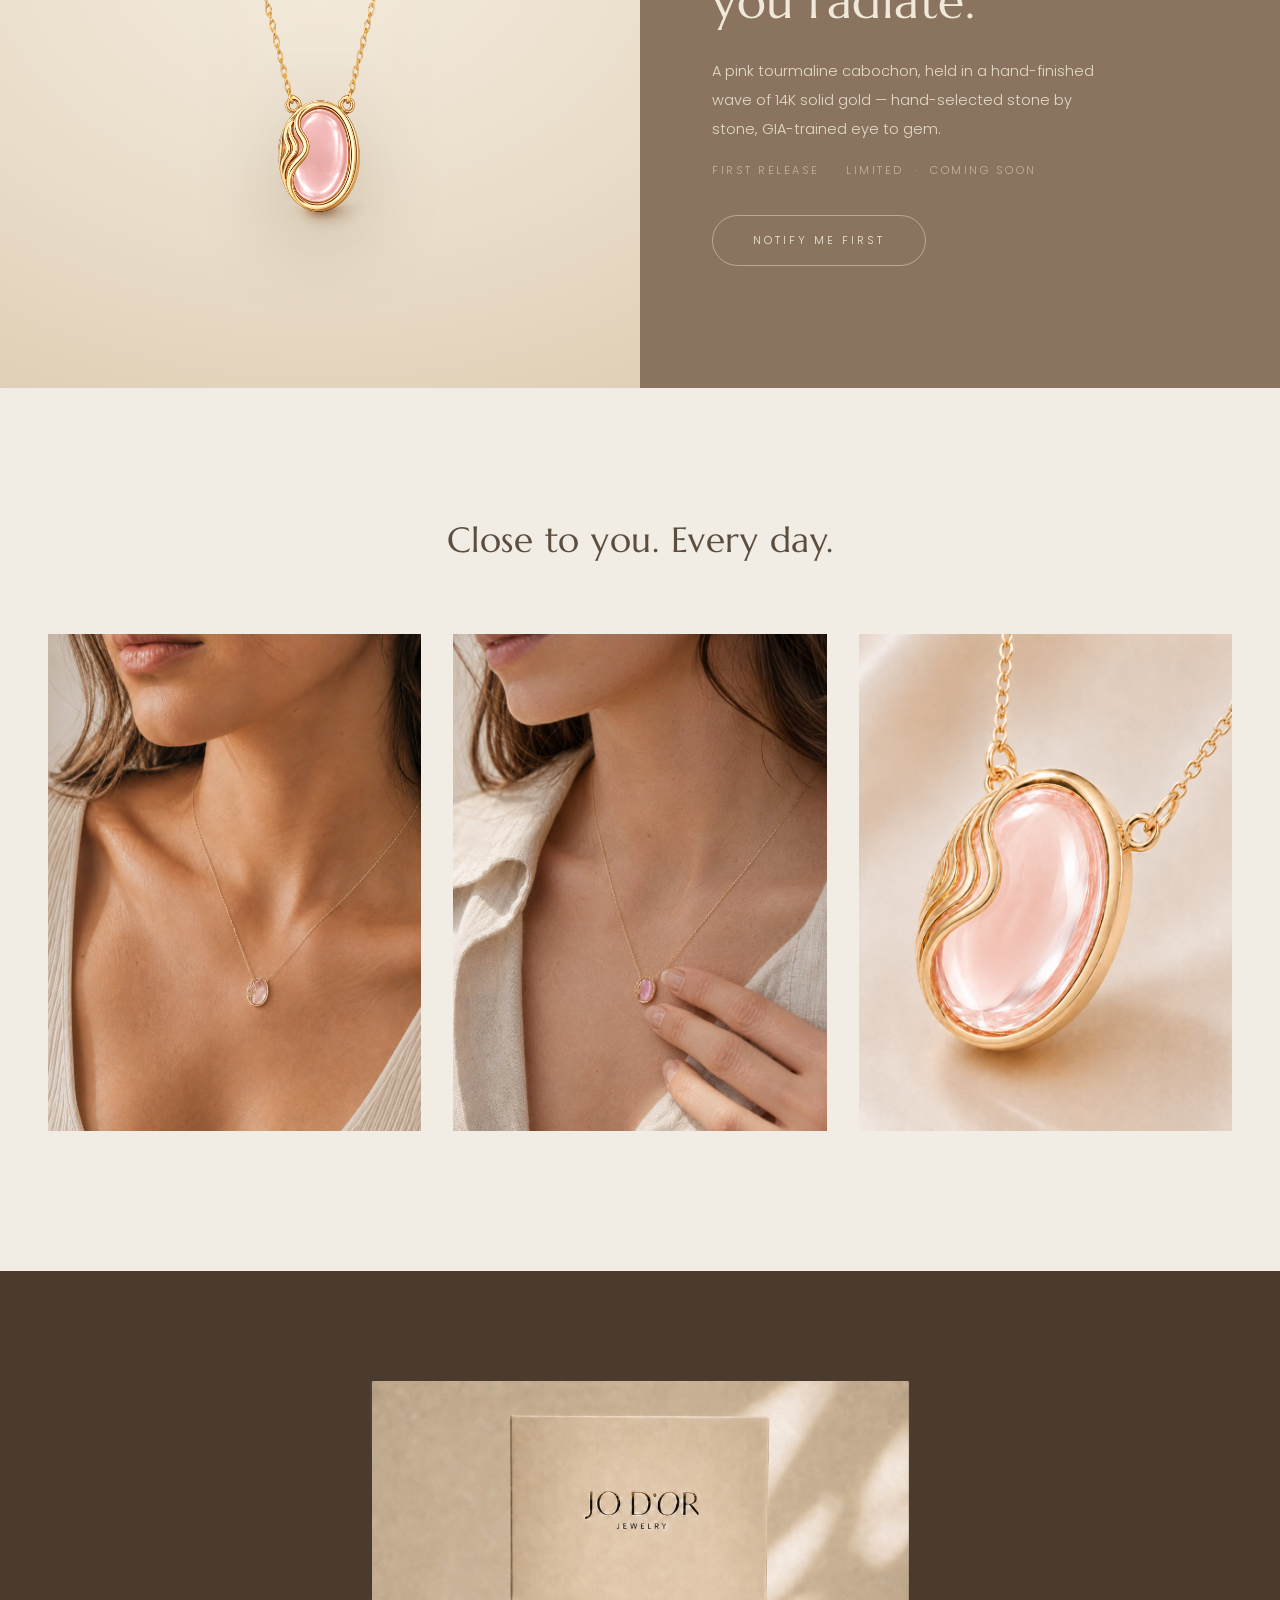
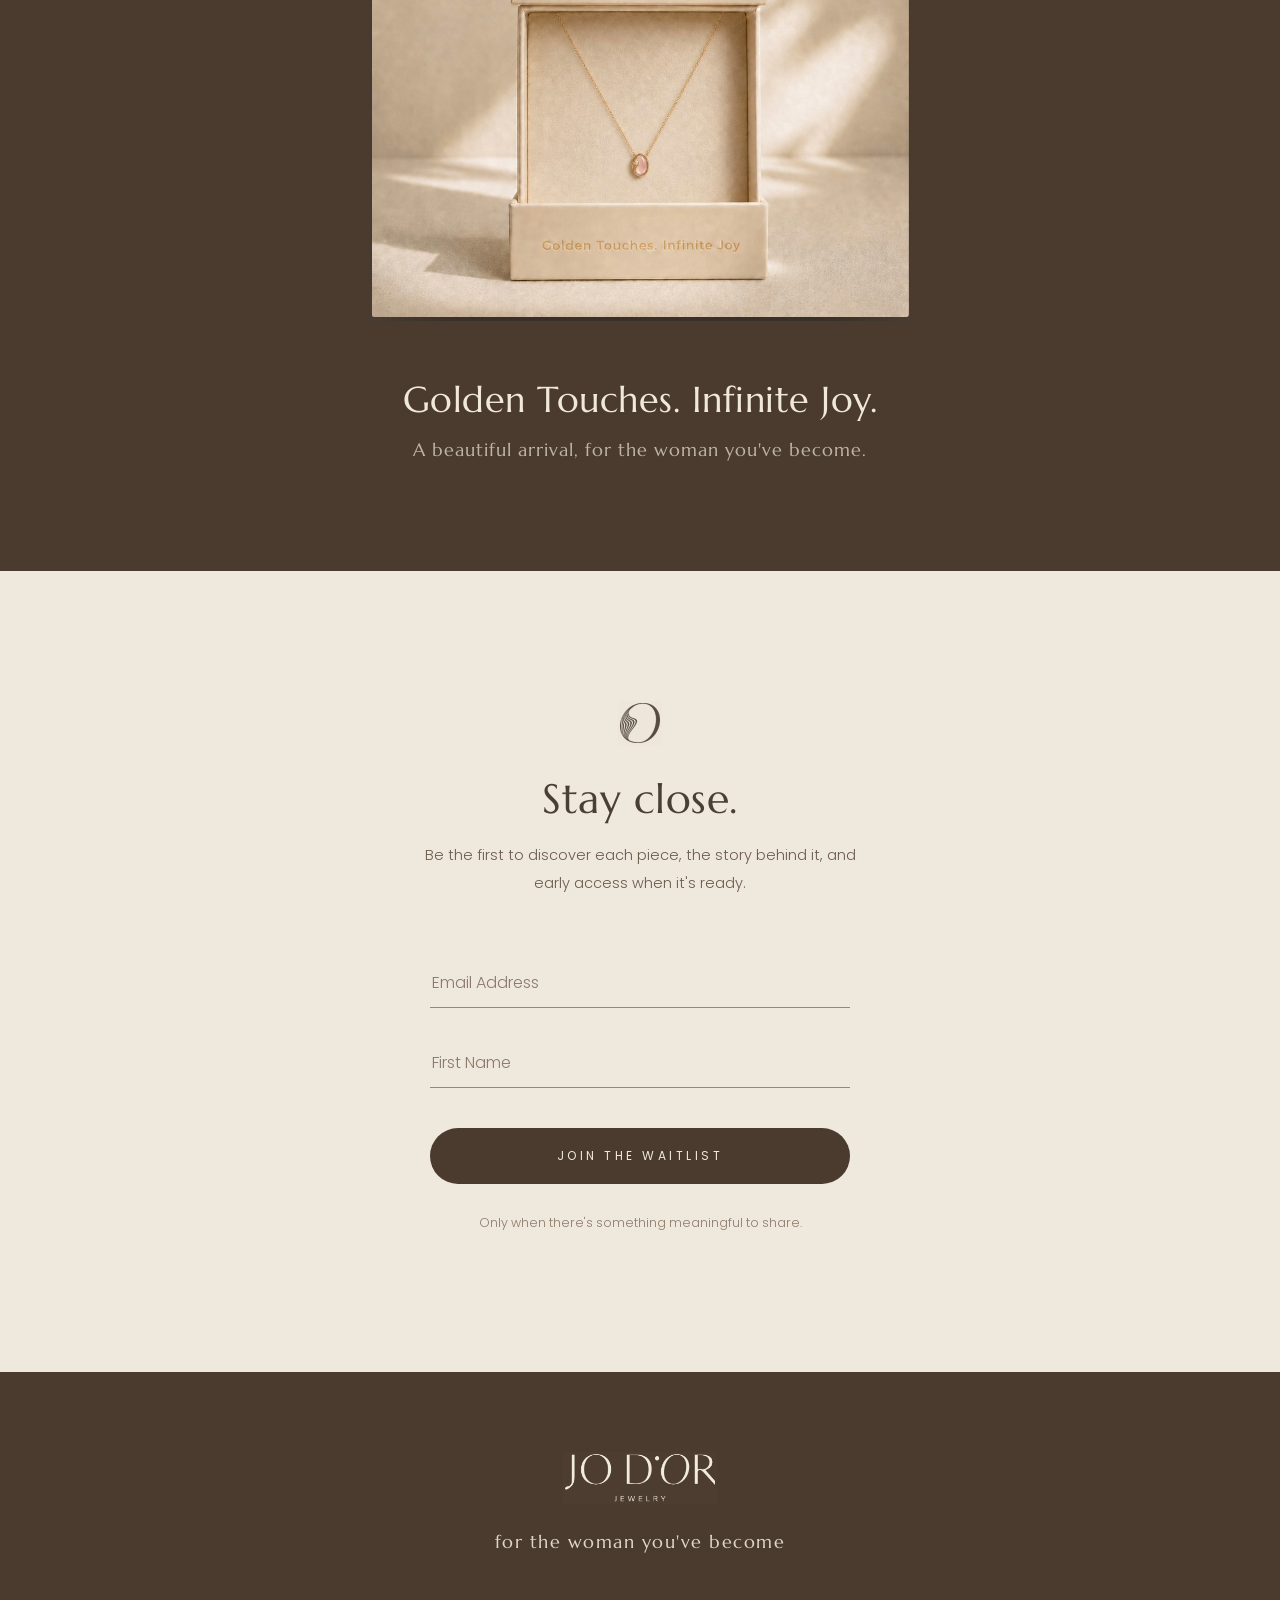
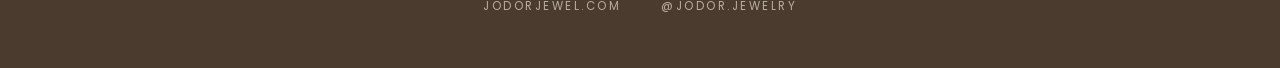
==== commit bc7f0d73: "Founder photo retouch + warm grade, remove OUR STORY icon, refresh signup/box copy - Retouch signage" ====
--- a/index.html
+++ b/index.html
@@ -8,7 +8,7 @@
 <link rel="preconnect" href="https://fonts.googleapis.com">
 <link rel="preconnect" href="https://fonts.gstatic.com" crossorigin>
 <link href="https://fonts.googleapis.com/css2?family=Cormorant:ital,wght@0,300;0,400;1,300;1,400&family=Marcellus&family=Poppins:wght@300;400;500&display=swap" rel="stylesheet">
-<link rel="stylesheet" href="style.css?v=20260719b">
+<link rel="stylesheet" href="style.css?v=20260720b">
 </head>
 <body class="home">
 
@@ -70,14 +70,14 @@
 <section class="box">
   <img class="box-img" data-reveal src="img/box-1.png" alt="The Jo D'or necklace in its branded box">
   <h2 class="box-title">Golden Touches. Infinite Joy.</h2>
-  <p class="box-sub">A modern heirloom, from the moment it's opened.</p>
+  <p class="box-sub">A beautiful arrival, for the woman you've become.</p>
 </section>
 
 <!-- ============ SIGNUP ============ -->
 <section class="signup" id="signup">
   <img class="signup-mark" data-reveal src="img/logo-icon.png" alt="">
   <h2 class="signup-title" data-reveal data-reveal-delay="150" data-reveal-duration="2.4s">Stay close.</h2>
-  <p class="signup-sub">Join our circle for the story behind each piece, first-release access, and a founding-circle price when she's ready.</p>
+  <p class="signup-sub">Be the first to discover each piece, the story behind it, and early access when it's ready.</p>
 
   <!-- Mailchimp embedded form (submits inline via hidden iframe, shows the success message below) -->
   <iframe name="hidden_iframe" id="hidden_iframe" style="display:none;" title="hidden"></iframe>
@@ -91,7 +91,7 @@
       <input type="text" name="b_5acc83f4a916216ff8055f179_279c95cee9" tabindex="-1" value="">
     </div>
     <button type="submit" class="btn-submit">JOIN THE WAITLIST</button>
-    <p class="form-note">No spam. Just the story, when there's something real to tell.</p>
+    <p class="form-note">Only when there's something meaningful to share.</p>
   </form>
   <div class="success-msg">
     <p class="success-title">Thank you &mdash; you're in the circle.</p>
@@ -109,6 +109,6 @@
   </div>
 </footer>
 
-<script src="site.js?v=20260719b"></script>
+<script src="site.js?v=20260720b"></script>
 </body>
 </html>
--- a/style.css
+++ b/style.css
@@ -322,7 +322,6 @@
 .story{background:var(--stone);padding:140px 48px;}
 .story-inner{max-width:580px;margin:0 auto;}
 .story-head{text-align:center;margin-bottom:64px;}
-.story-head img{width:30px;margin:0 auto 30px;}
 .story-lede{
   font-family:'Ivy Mode', 'Cormorant', serif;font-weight:300;font-style:italic;
   font-size:clamp(24px, 2.2vw, 31px);line-height:1.6;color:var(--earth);
@@ -335,7 +334,7 @@
   margin-top:90px;display:flex;align-items:center;justify-content:center;gap:44px;flex-wrap:wrap;
 }
 .story-sig-photo{
-  width:132px;height:172px;object-fit:cover;object-position:50% 20%;
+  width:132px;height:172px;object-fit:cover;object-position:36% 50%;
   clip-path:ellipse(50% 50% at 50% 50%);flex:none;
 }
 .story-sig-rule{width:1px;height:96px;background:var(--sand);flex:none;}
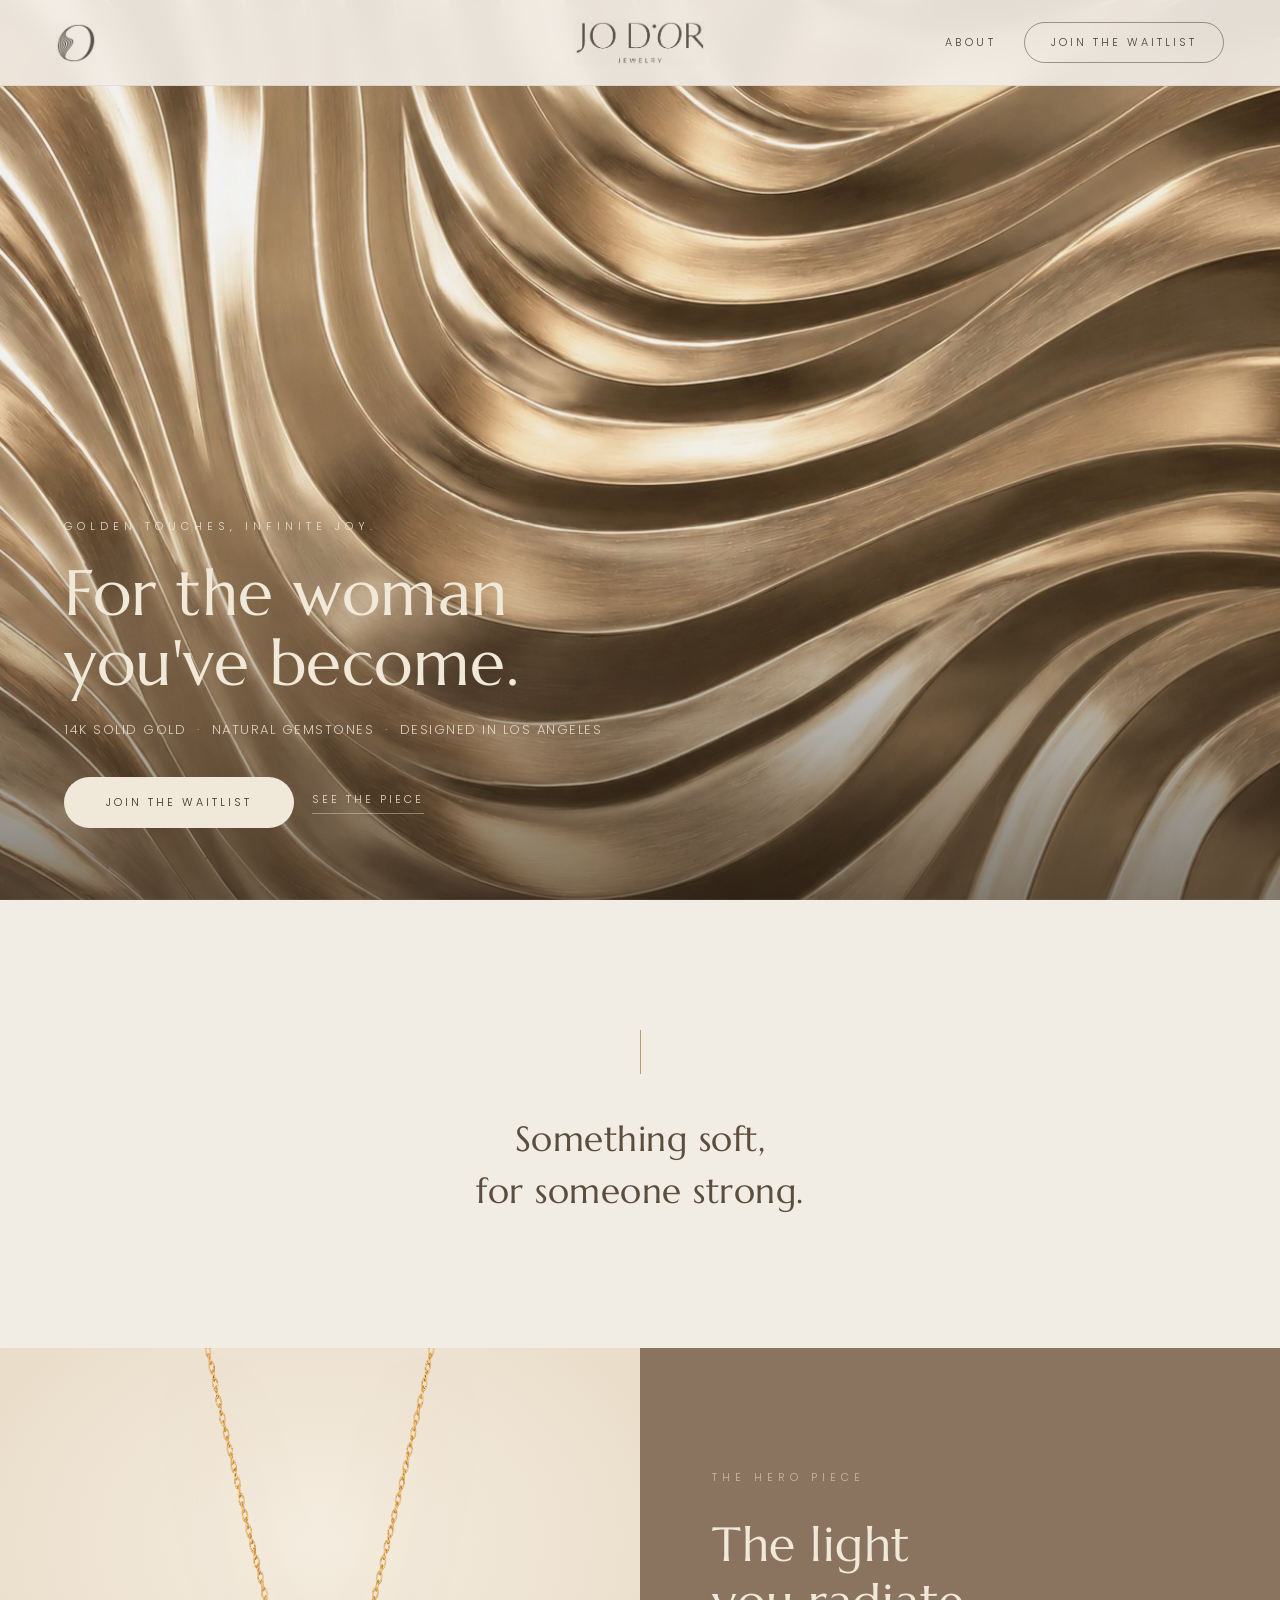
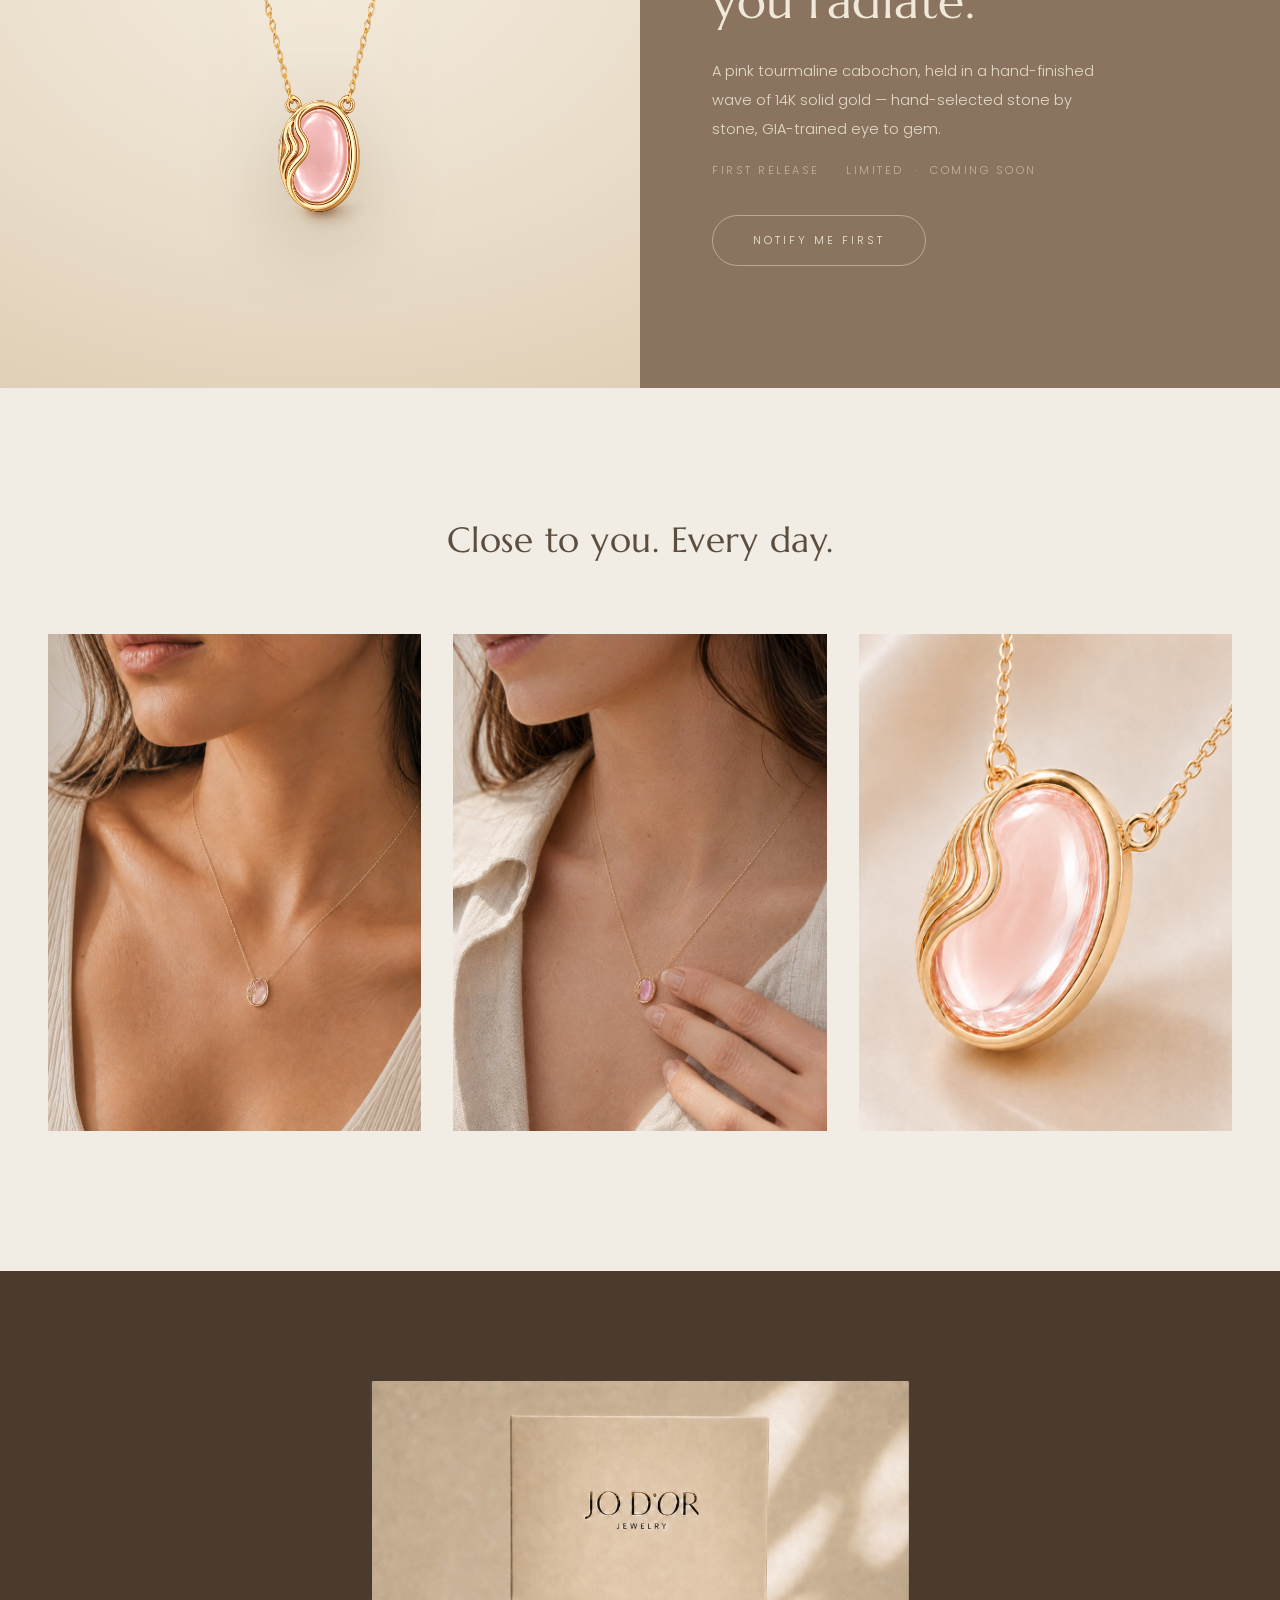
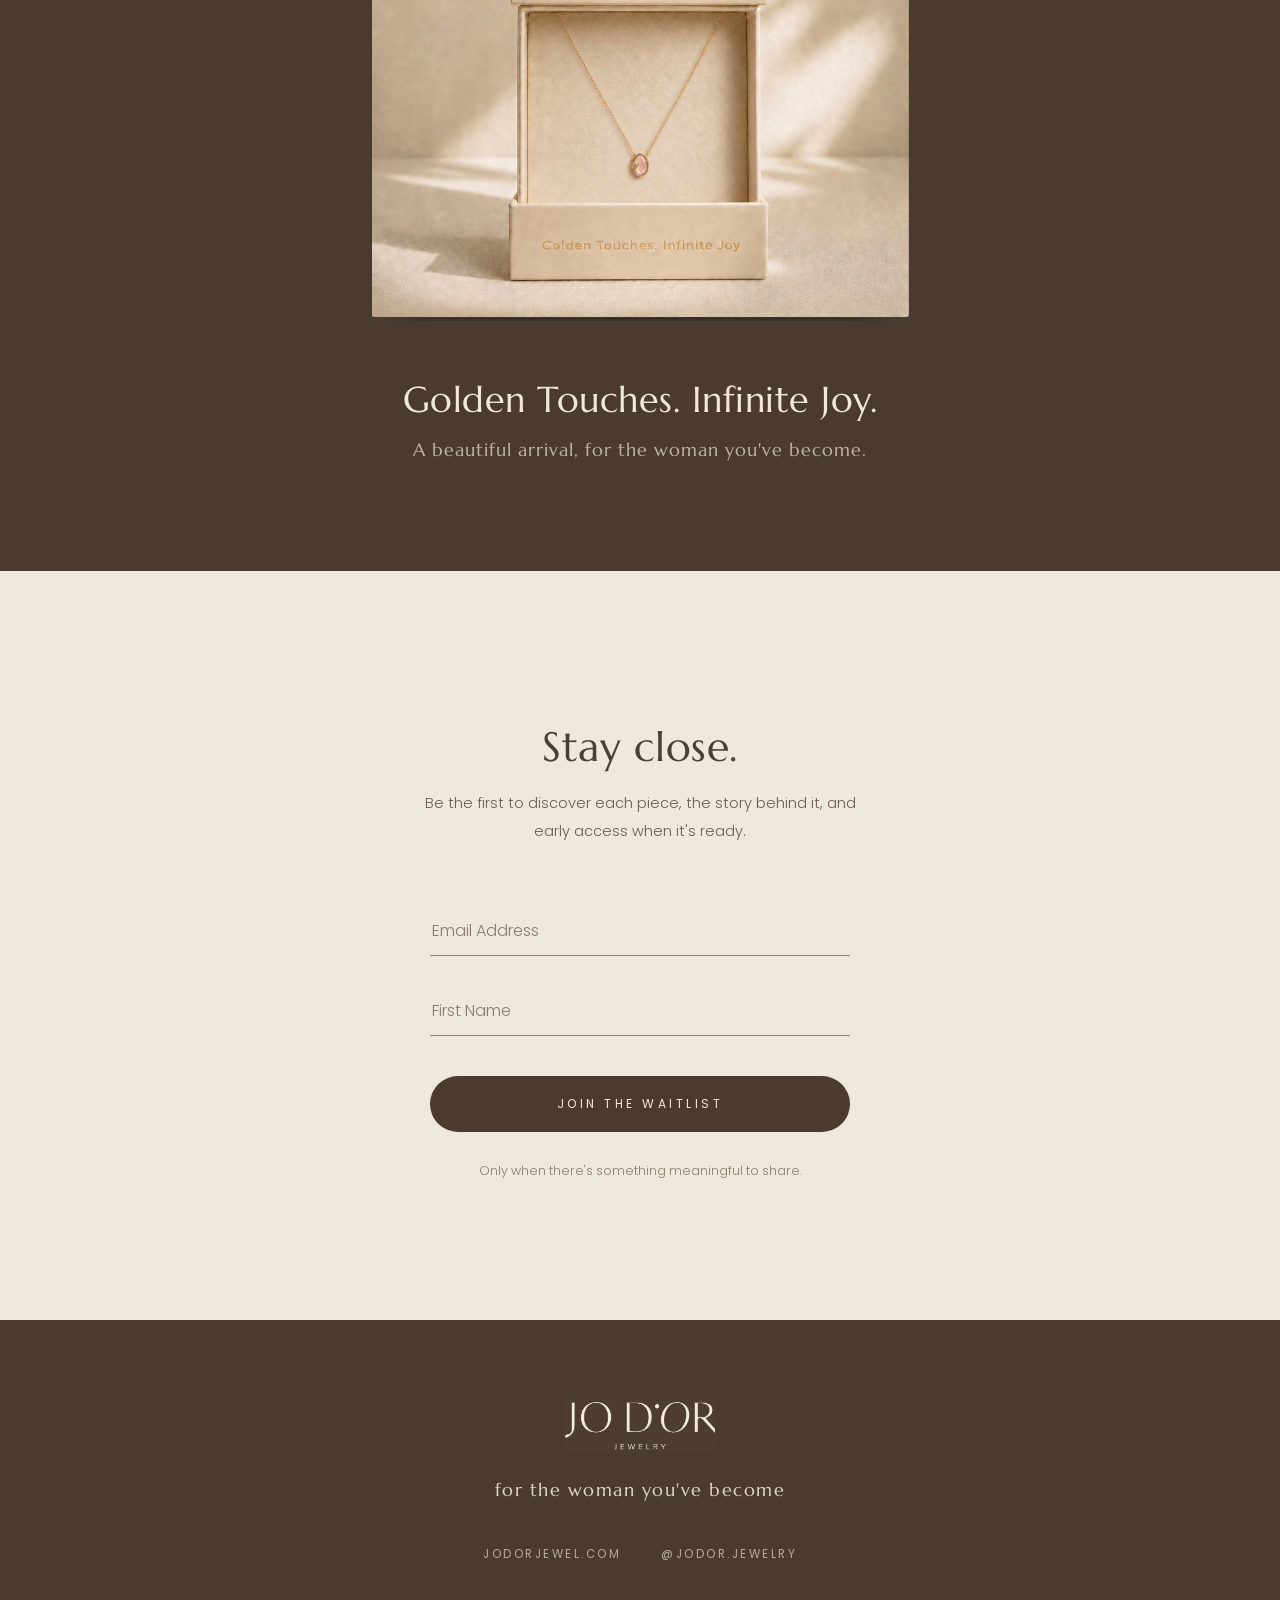
==== commit ed8f306c: "Quiet-luxury photo grade, handwritten signature, remove Stay close icons - Founder photo rebuilt fro" ====
--- a/index.html
+++ b/index.html
@@ -8,7 +8,7 @@
 <link rel="preconnect" href="https://fonts.googleapis.com">
 <link rel="preconnect" href="https://fonts.gstatic.com" crossorigin>
 <link href="https://fonts.googleapis.com/css2?family=Cormorant:ital,wght@0,300;0,400;1,300;1,400&family=Marcellus&family=Poppins:wght@300;400;500&display=swap" rel="stylesheet">
-<link rel="stylesheet" href="style.css?v=20260720b">
+<link rel="stylesheet" href="style.css?v=20260721">
 </head>
 <body class="home">
 
@@ -75,7 +75,6 @@
 
 <!-- ============ SIGNUP ============ -->
 <section class="signup" id="signup">
-  <img class="signup-mark" data-reveal src="img/logo-icon.png" alt="">
   <h2 class="signup-title" data-reveal data-reveal-delay="150" data-reveal-duration="2.4s">Stay close.</h2>
   <p class="signup-sub">Be the first to discover each piece, the story behind it, and early access when it's ready.</p>
 
@@ -109,6 +108,6 @@
   </div>
 </footer>
 
-<script src="site.js?v=20260720b"></script>
+<script src="site.js?v=20260721"></script>
 </body>
 </html>
--- a/style.css
+++ b/style.css
@@ -240,8 +240,7 @@
 .box-sub{font-family:'Marcellus', serif;font-size:18px;letter-spacing:1px;color:rgba(240,232,216,0.7);}
 
 /* ---------- Signup ---------- */
-.signup{padding:130px 48px 140px;background:var(--shell);text-align:center;}
-.signup-mark{width:44px;margin:0 auto 28px;}
+.signup{padding:150px 48px 140px;background:var(--shell);text-align:center;}
 .signup-title{
   font-family:'Marcellus', serif;font-weight:400;
   font-size:clamp(32px, 3.2vw, 46px);letter-spacing:0.5px;
@@ -342,9 +341,10 @@
   font-family:'Ivy Mode', 'Cormorant', serif;font-weight:300;font-style:italic;
   font-size:25px;line-height:1.45;color:var(--earth);
 }
+.story-sig-signature{height:31px;width:auto;display:block;margin:18px 0 0;}
 .story-sig-name{
   font-family:'Poppins', sans-serif;font-weight:500;font-size:10.5px;
-  letter-spacing:0.15em;color:var(--leather);margin-top:14px;
+  letter-spacing:0.15em;color:var(--leather);margin-top:12px;
 }
 
 /* 3 · Philosophy */
@@ -393,8 +393,7 @@
 }
 
 /* 5 · Stay close */
-.stayclose{padding:140px 48px 150px;background:var(--stone);text-align:center;}
-.stayclose-mark{width:42px;margin:0 auto 34px;}
+.stayclose{padding:160px 48px 150px;background:var(--stone);text-align:center;}
 .stayclose-title{
   font-family:'Ivy Mode', 'Cormorant', serif;font-weight:300;
   font-size:clamp(32px, 3.3vw, 48px);letter-spacing:0.5px;color:var(--earth);margin:0 0 22px;
